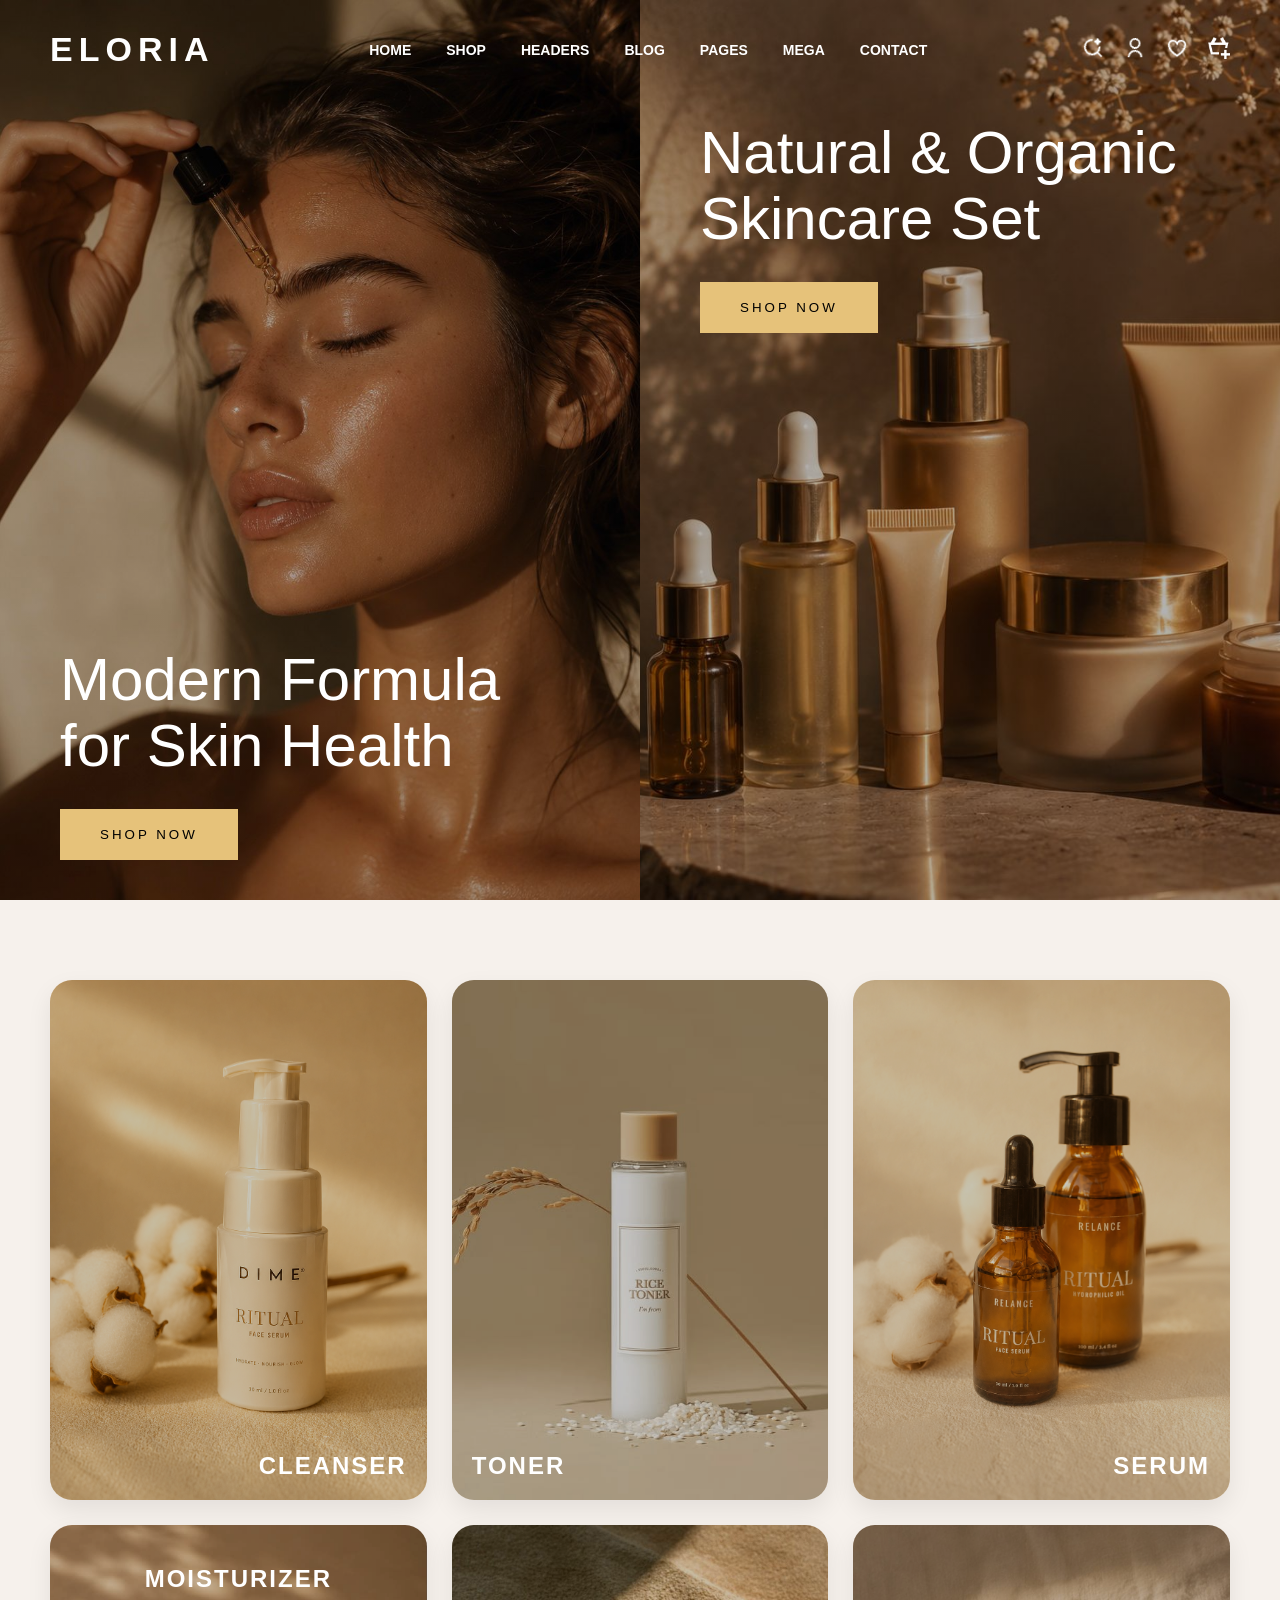
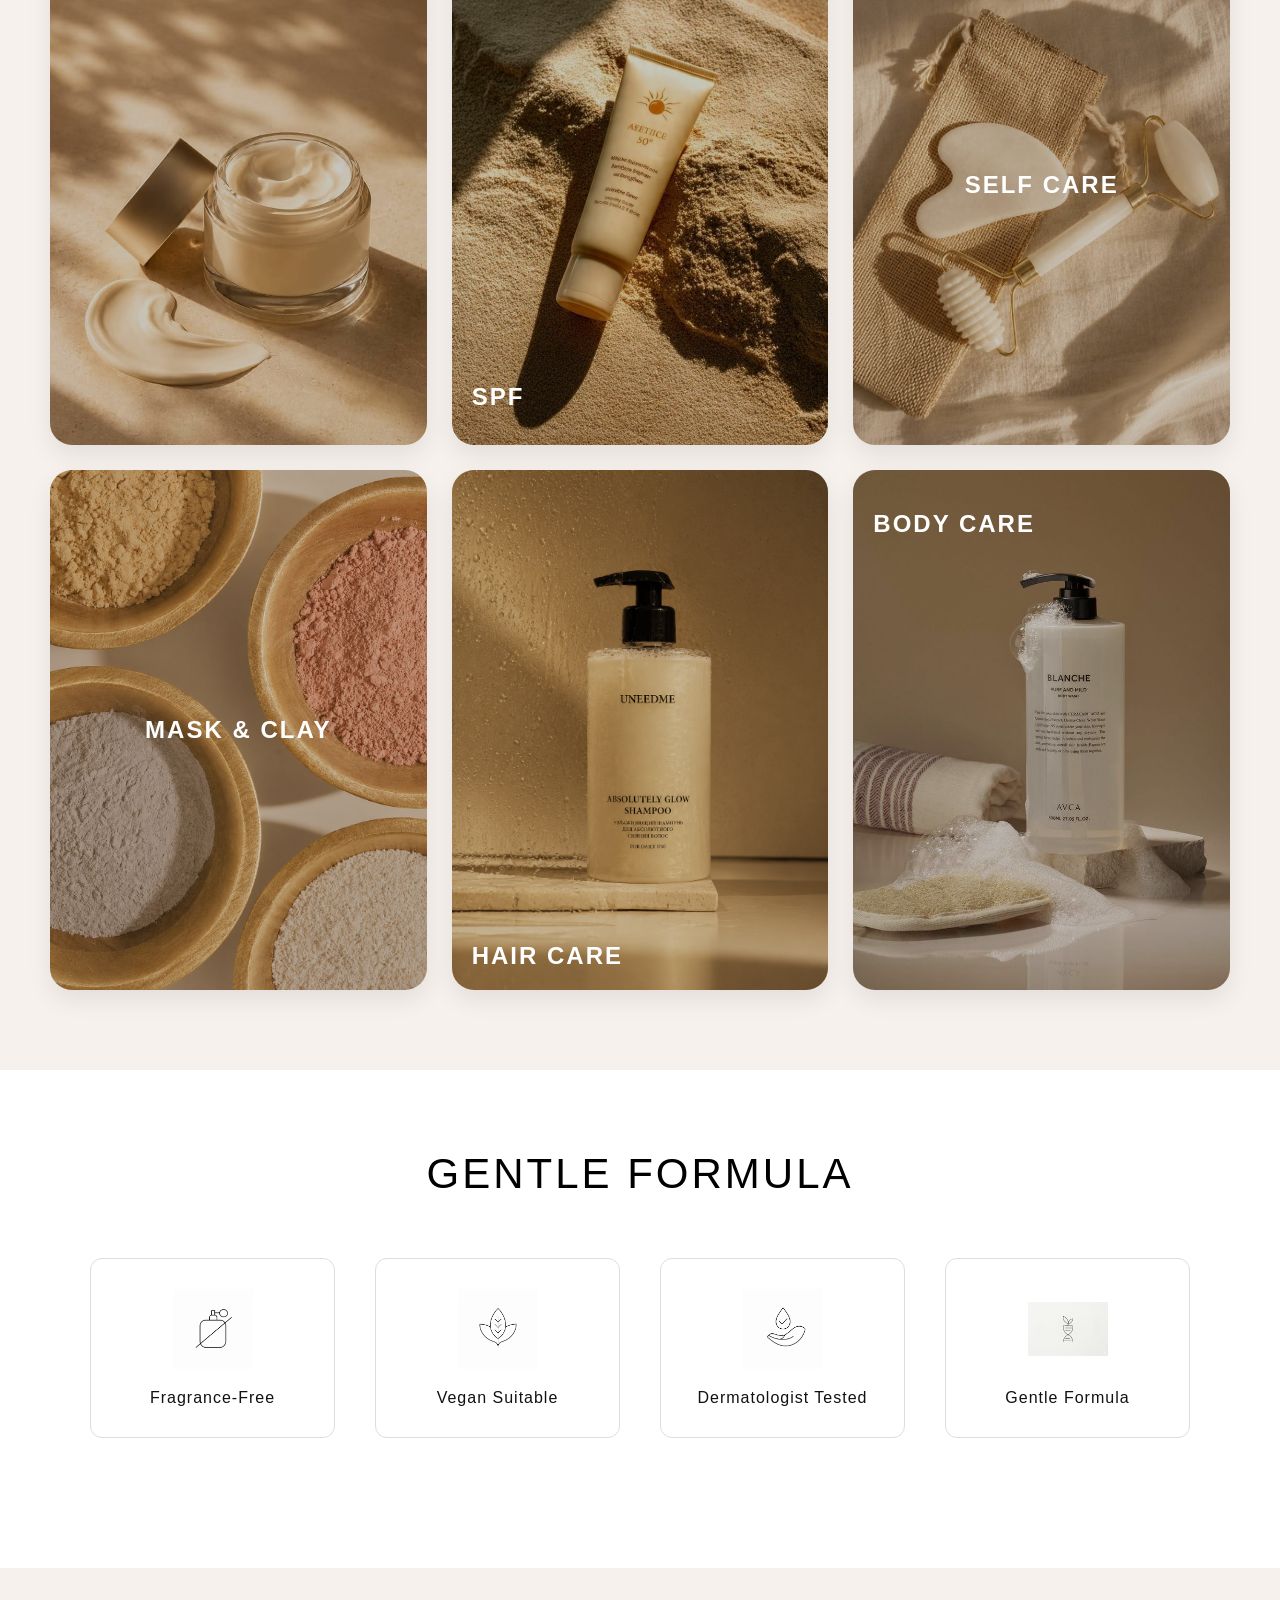
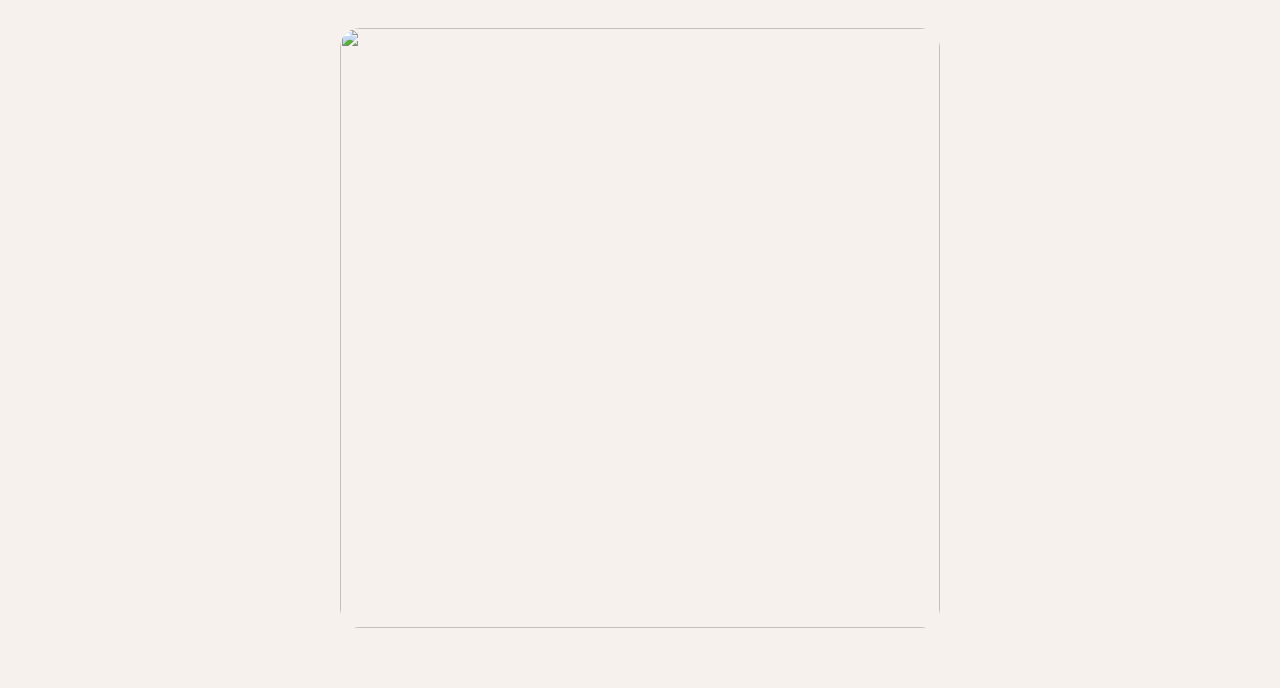
==== index.html @ 9902c76e "first commit" ====
<!DOCTYPE html>
<html lang="az">

<head>
<meta charset="UTF-8">
<meta name="viewport" content="width=device-width, initial-scale=1.0">
<title>ÉLORIA</title>
<link rel="stylesheet" href="style.css">
</head>

<body>

<header class="main-header">

<!-- NAVBAR -->
<div class="navbar">

<div class="logo">ELORIA</div>

<nav class="nav-menu">
<a href="#">HOME</a>
<a href="#">SHOP</a>
<a href="#">HEADERS</a>
<a href="#">BLOG</a>
<a href="#">PAGES</a>
<a href="#">MEGA</a>
<a href="#">CONTACT</a>
</nav>

<div class="nav-icons">
<a href="#"><img src="images/search-line.png" class="nav-icon-img"></a>
<a href="#"><img src="images/user-line.png" class="nav-icon-img"></a>
<a href="#"><img src="images/poker-hearts-line.png" class="nav-icon-img"></a>
<a href="#"><img src="images/shopping-Bag.png" class="nav-icon-img"></a>
</div>

<div class="menu-icon">
<img src="images/menu-line.png" alt="">
</div>

</div>

<!-- HERO -->
<div class="left-side">
<div class="hero-content left-text">
<h1>Modern Formula <br> for Skin Health</h1>
<button class="shop-now">SHOP NOW</button>
</div>
</div>

<div class="right-side">
<div class="hero-content right-text">
<h2>Natural & Organic <br> Skincare Set</h2>
<button class="shop-now">SHOP NOW</button>
</div>
</div>

</header>

<!-- SELECTOR -->
<section class="selector-section">

<div class="selector-grid">

<a href="cleanser.html" class="selector-card right-bottom">
<img src="images/cleaner.png">
<span>CLEANSER</span>
</a>

<a href="toner.html" class="selector-card left-bottom">
<img src="images/toner.jpeg">
<span>TONER</span>
</a>

<a href="serum.html" class="selector-card right-bottom">
<img src="images/serumm.png">
<span>SERUM</span>
</a>

<a href="cream.html" class="selector-card top-soft">
<img src="images/cream.jpeg">
<span>MOISTURIZER</span>
</a>

<a href="spf.html" class="selector-card right-center">
<img src="images/spf.jpeg">
<span>SPF</span>
</a>

<a href="self.html" class="selector-card center-text">
<img src="images/selff.jpeg">
<span>SELF CARE</span>
</a>

<a href="mask.html" class="selector-card center-text">
<img src="images/gilmaska.png">
<span>MASK & CLAY</span>
</a>

<a href="hair.html" class="selector-card left-bottom">
<img src="images/hair.png">
<span>HAIR CARE</span>
</a>

<a href="body.html" class="selector-card left-soft">
<img src="images/bodycream.jpeg">
<span>BODY CARE</span>
</a>

</div>

</section>



<div class="support-section">

  <div class="support-container">

    <h2>Gentle Formula</h2>

    <div class="support-grid">

      <div class="support-item">
        <img src="images/images1.png" class="support-icon">
        <h3>Fragrance-Free</h3>
      </div>

      <div class="support-item">
        <img src="images/images2.png" class="support-icon">
        <h3>Vegan Suitable</h3>
      </div>

      <div class="support-item">
        <img src="images/images3.png" class="support-icon">
        <h3>Dermatologist Tested</h3>
      </div>

      <div class="support-item">
        <img src="images/images4.png" class="support-icon">
        <h3>Gentle Formula</h3>
      </div>

    </div>

  </div>

</div>


<!-- ================= BEFORE AFTER SECTION ================= -->
<section class="compare-section">

  <div class="compare-box">

    <!-- Sənin 1 şəkil -->
    <img src="images/beforeafter.jpeg" class="base-img">
  </div>

</section>
</div>

</section>

<!-- JS -->
<script src="script.js"></script>

</body>
</html>
---- style.css ----
/* RESET */
*{
margin:0;
padding:0;
box-sizing:border-box;
}

body{
font-family:Arial, sans-serif;
background:#f6f1ec;
}

/* ================= HEADER ================= */

.main-header{
width:100%;
height:100vh;
display:flex;
position:relative;
}

/* NAVBAR */

.navbar{
width:100%;
position:absolute;
top:0;
left:0;

display:flex;
justify-content:space-between;
align-items:center;

padding:30px 50px;
z-index:100;
}

.logo{
color:white;
font-size:34px;
font-weight:bold;
letter-spacing:6px;
}

.nav-menu{
display:flex;
gap:35px;
}

.nav-menu a{
color:white;
text-decoration:none;
font-size:14px;
font-weight:bold;
}

.nav-icons{
display:flex;
gap:20px;
}

.nav-icon-img{
width:22px;
height:22px;
filter:brightness(0) invert(1);
}

.menu-icon{
display:none;
}

.menu-icon img{
width:35px;
filter:brightness(0) invert(1);
}

/* HERO LEFT */
.left-side{
width:50%;
height:100vh;

background-image:
linear-gradient(rgba(0,0,0,0.3), rgba(0,0,0,0.3)),
url("images/ima.jpeg");

background-size:cover;
background-position:center;
position:relative;
}

/* HERO RIGHT */
.right-side{
width:50%;
height:100vh;

background-image:
linear-gradient(rgba(0,0,0,0.3), rgba(0,0,0,0.3)),
url("images/ima2.jpeg");

background-size:cover;
background-position:center;
position:relative;
}

.hero-content{
position:absolute;
color:white;
}

.left-text{
bottom:40px;
left:60px;
}

.right-text{
top:120px;
left:60px;
}

.hero-content h1,
.hero-content h2{
font-size:60px;
font-weight:300;
line-height:1.1;
margin-bottom:30px;
}

.shop-now{
padding:18px 40px;
border:none;
background:#e6c27a;
letter-spacing:3px;
cursor:pointer;
}

/* ================= RESPONSIVE HEADER ================= */

@media(min-width:601px) and (max-width:991px){

.left-side,.right-side{
width:50%;
height:75vh;
}

.hero-content h1,
.hero-content h2{
font-size:38px;
}

.nav-menu,
.nav-icons{
display:none;
}

.menu-icon{
display:block;
}

.navbar{
padding:25px;
}

.logo{
font-size:26px;
}
}

@media(max-width:600px){

.main-header{
flex-direction:column;
}

.left-side,.right-side{
width:100%;
height:60vh;
}

.hero-content h1,
.hero-content h2{
font-size:30px;
}

.left-text{
bottom:30px;
left:25px;
}

.right-text{
top:80px;
left:25px;
}

.nav-menu,
.nav-icons{
display:none;
}

.menu-icon{
display:block;
}

.navbar{
padding:20px;
}

.logo{
font-size:22px;
letter-spacing:4px;
}
}

/* ================= SELECTOR SECTION ================= */

.selector-section{
padding:80px 50px;
background:#f6f1ec;
}

.selector-grid{
display:grid;
grid-template-columns:repeat(3,1fr);
gap:25px;
}

/* CARD */
.selector-card{
position:relative;

height:520px; /* əsas fix */

overflow:hidden;

border-radius:22px;

text-decoration:none;

box-shadow:0 10px 25px rgba(0,0,0,.08);
}

/* IMAGE FIX (ən vacib hissə) */
.selector-card img{
width:100%;
height:100%;
object-fit:cover;
transition:.4s;
}

.selector-card:hover img{
transform:scale(1.05);
}

/* OVERLAY */
.selector-card::before{
content:"";
position:absolute;
inset:0;
background:rgba(0,0,0,.22);
z-index:1;
}

/* TEXT */
.selector-card span{
position:absolute;
color:white;
font-size:24px;
font-weight:700;
letter-spacing:2px;
z-index:2;
}

/* POSITIONS */

/* 1,3 */
.right-bottom span{
right:20px;
bottom:20px;
}

/* 2,8 */
.left-bottom span{
left:20px;
bottom:20px;
}

/* 4 */
.top-soft span{
top:40px;
left:50%;
transform:translateX(-50%);
}

/* 5 SPF */
.right-center span{
left: 20px;
bottom:20px;
transform:translateY(-50%);
}

/* 6,7 */
.center-text span{
top:50%;
left:50%;
transform:translate(-50%,-50%);
}

/* 9 */
.left-soft span{
left:20px;
top:40px;
}

/* ================= RESPONSIVE GRID ================= */
@media (min-width:601px) and (max-width:901px){

.selector-grid{
grid-template-columns:repeat(3,1fr);
gap:20px;
}

.selector-card{
height:420px; /* balanslı ölçü */
}

}



@media(max-width:600px){

.selector-grid{
grid-template-columns:1fr;
}

.selector-section{
padding:40px 20px;
}

/* mobildə şəkillər tam görünür */
.selector-card{
height:600px;
}

.selector-card span{
font-size:20px;
}
}



.support-section{
padding:80px 50px;
background:#fff;
}

.support-container{
max-width:1100px;
margin:auto;
text-align:center;
}

.support-container h2{
font-size:36px;
margin-bottom:40px;
letter-spacing:2px;
}

/* GRID */
.support-grid{
display:grid;
grid-template-columns:repeat(4,1fr);
gap:20px;
margin-bottom:50px;
}

.support-item{
padding:30px;
border:1px solid #ddd;
border-radius:12px;
transition:.3s;
}

.support-item:hover{
transform:translateY(-5px);
background:#f6f1ec;
}

.support-item h3{
font-size:18px;
font-weight:600;
}

/* bottom text */
.support-bottom h3{
font-size:28px;
margin-bottom:15px;
}

.support-bottom p{
max-width:700px;
margin:auto;
font-size:15px;
line-height:1.6;
color:#555;
}

/* RESPONSIVE */

@media(max-width:991px){
.support-grid{
grid-template-columns:repeat(2,1fr);
}
}

@media(max-width:600px){
.support-grid{
grid-template-columns:1fr;
}

.support-section{
padding:50px 20px;
}
}






.compare-section{
display:flex;
justify-content:center;
padding:60px;
background:#f6f1ec;
}

.compare-box{
position:relative;
width:600px;
height:600px;
overflow:hidden;
border-radius:20px;
}

.base-img{
width:100%;
height:100%;
object-fit:cover;
}


/* OVERLAY */
.support-section{
padding:80px 50px;
background:#fff;
}

.support-container{
max-width:1100px;
margin:auto;
text-align:center;
}

.support-container h2{
font-size:42px;
font-weight:300;
letter-spacing:3px;
margin-bottom:60px;
text-transform:uppercase;
}

/* GRID */
.support-grid{
display:grid;
grid-template-columns:repeat(4,1fr);
gap:40px;
}

/* CARD */
.support-item{
display:flex;
flex-direction:column;
align-items:center;
justify-content:center;
gap:20px;
padding:30px;
transition:.3s;
}

/* ICON (şəkillər) */
.support-icon{
width:80px;
height:80px;
object-fit:contain;
transition:.3s;
}

/* hover effect */
.support-item:hover .support-icon{
transform:scale(1.1);
}

.support-item:hover{
transform:translateY(-5px);
}

/* TEXT */
.support-item h3{
font-size:16px;
font-weight:500;
letter-spacing:1px;
color:#111;
}

/* RESPONSIVE */
@media(max-width:991px){
.support-grid{
grid-template-columns:repeat(2,1fr);
gap:30px;
}
}

@media(max-width:600px){
.support-grid{
grid-template-columns:1fr;
gap:25px;
}

.support-section{
padding:50px 20px;
}

.support-container h2{
font-size:28px;
}
}
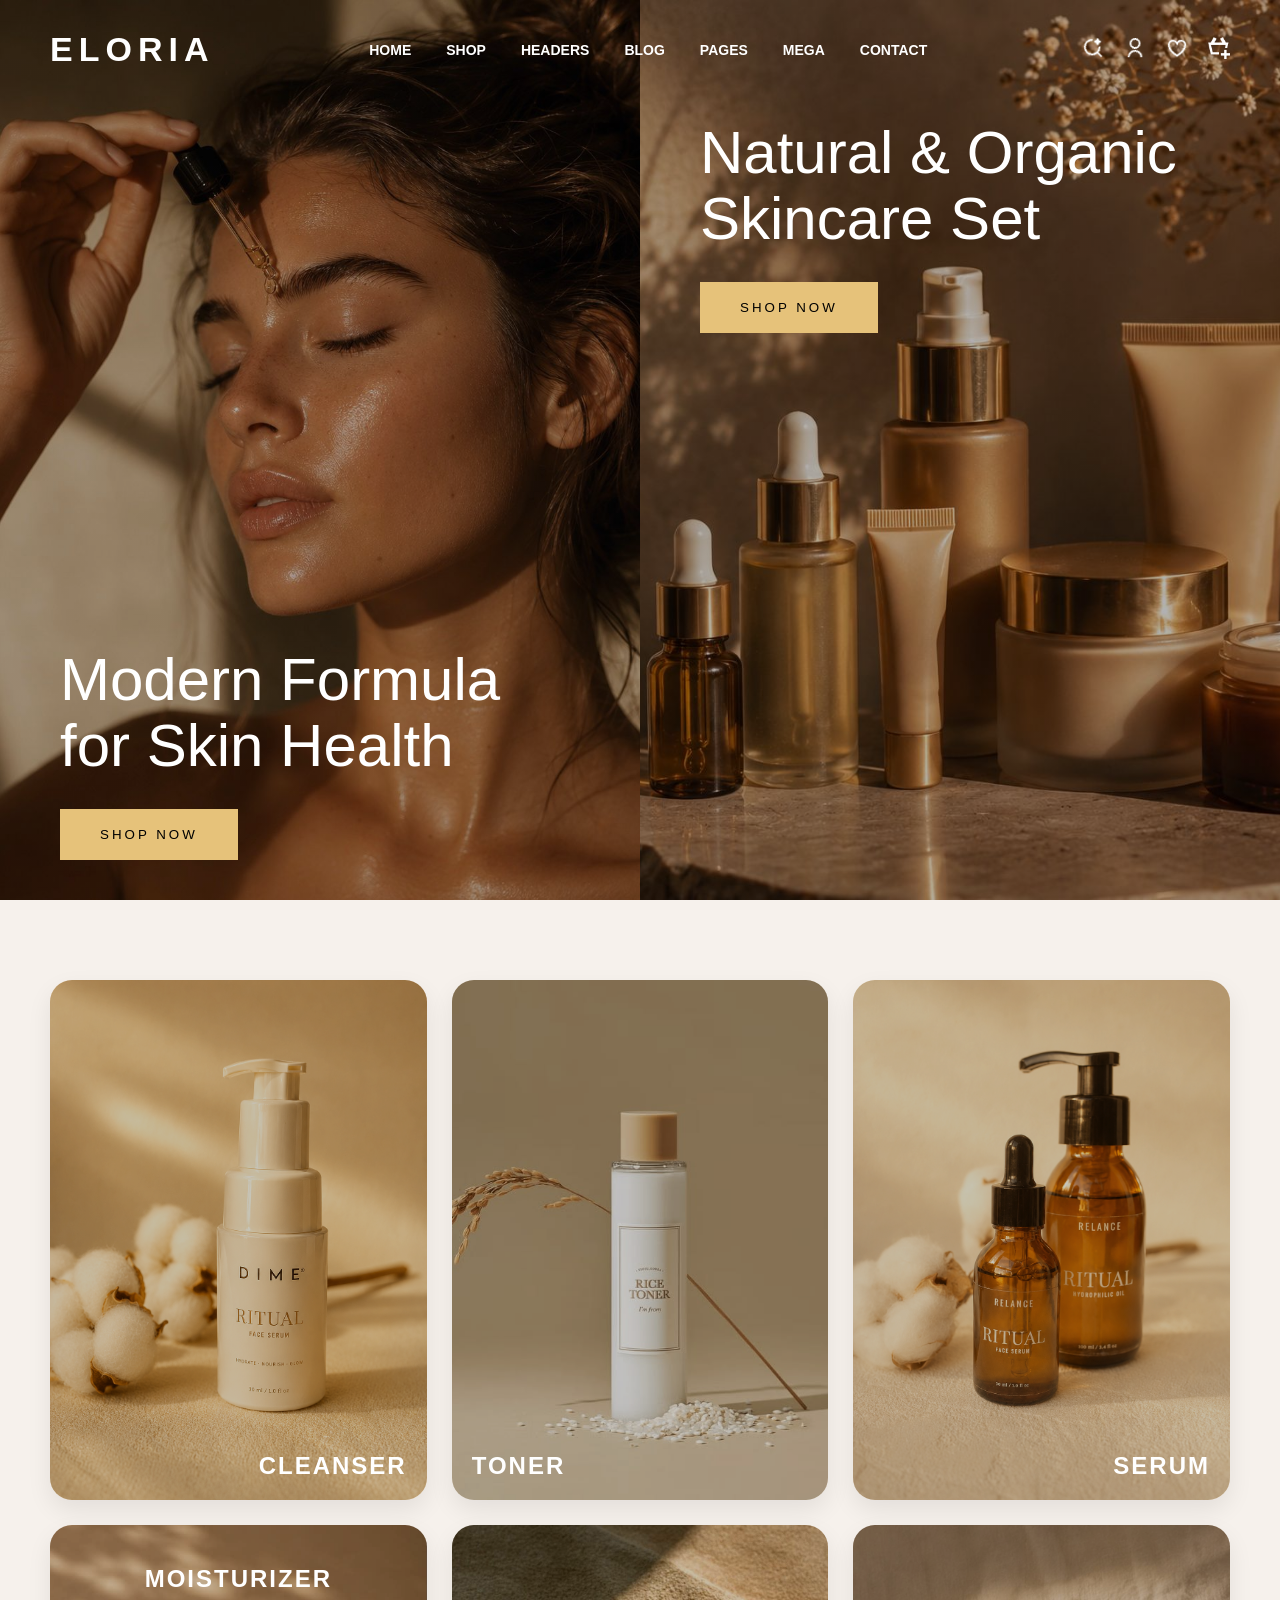
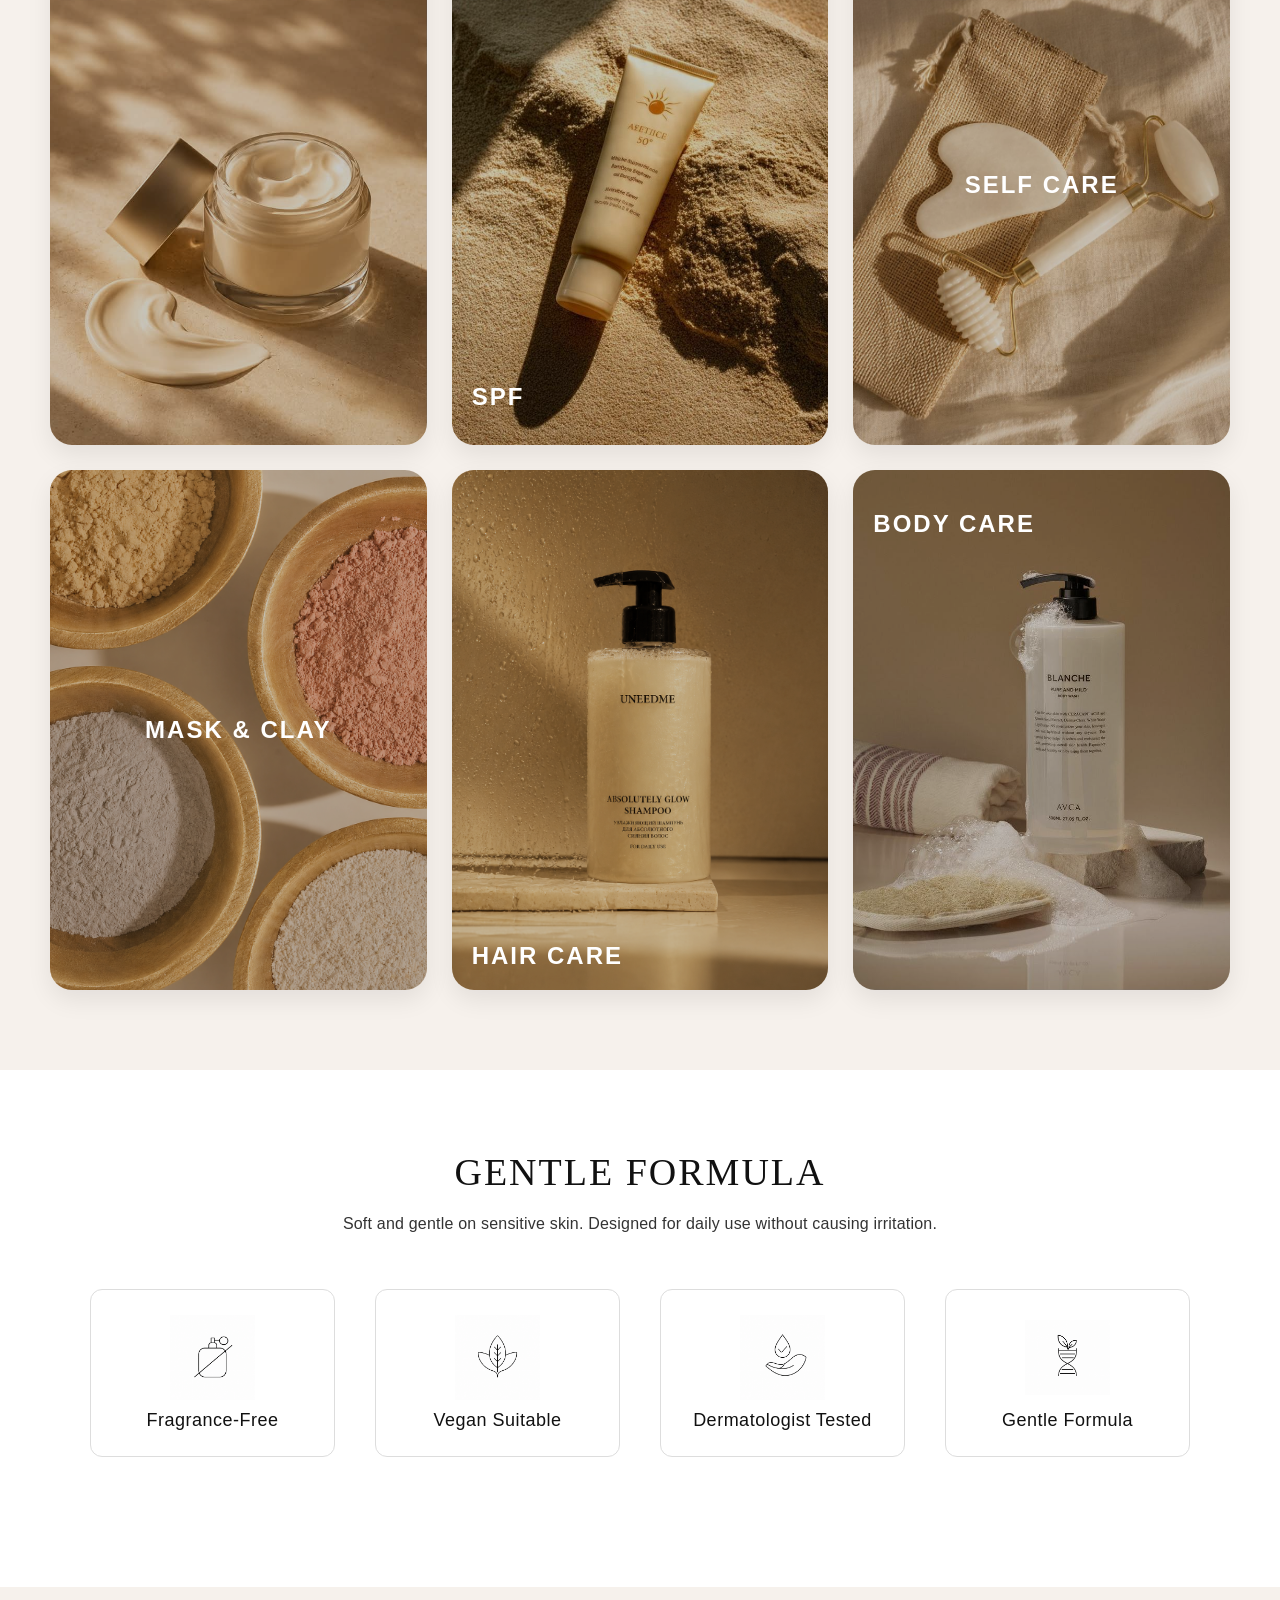
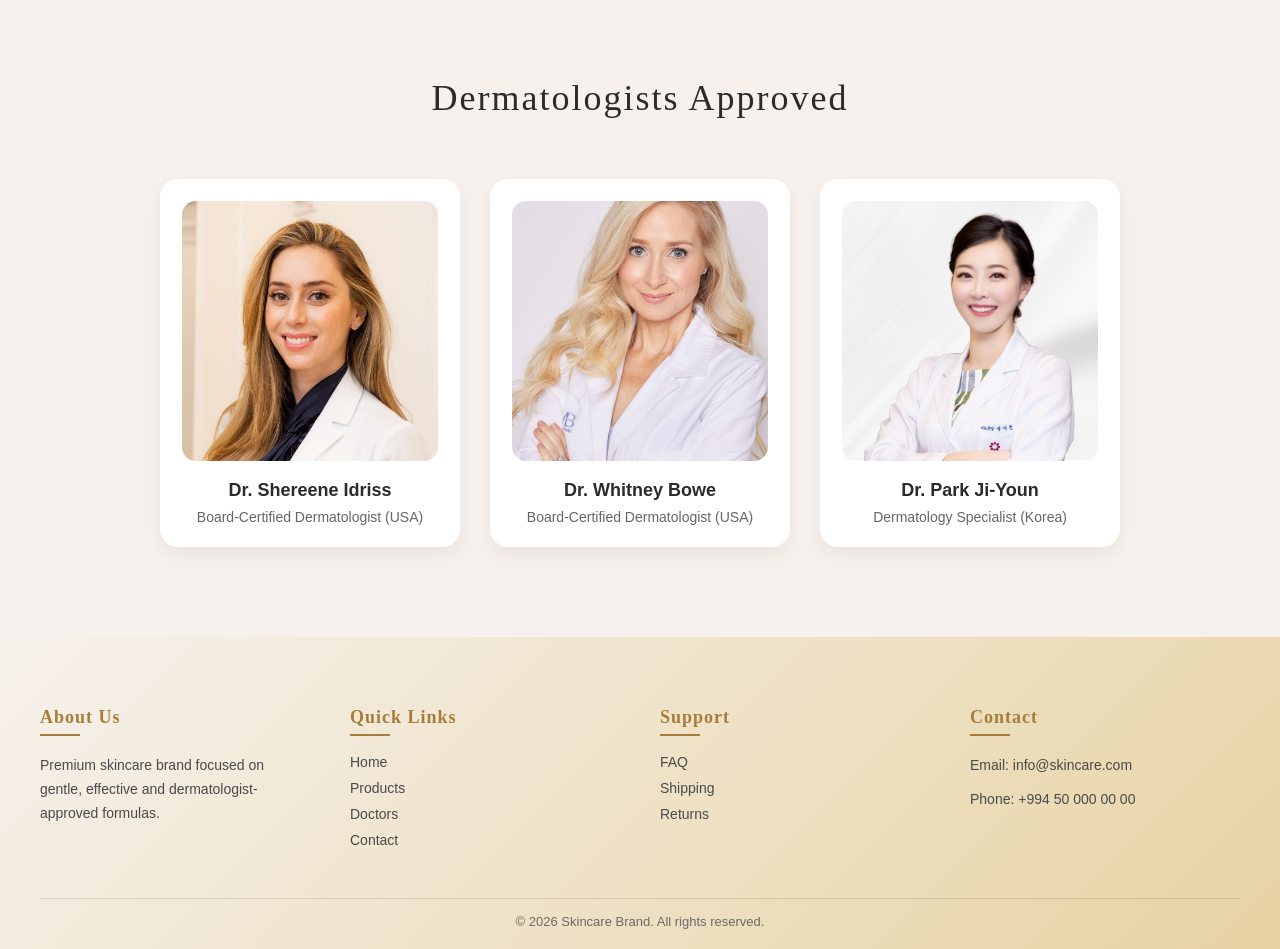
==== commit 1b54ef0c: "feat: lokal json datasi ve filtrasiya mentiqi elave olundu" ====
--- a/index.html
+++ b/index.html
@@ -2,168 +2,222 @@
 <html lang="az">
 
 <head>
-<meta charset="UTF-8">
-<meta name="viewport" content="width=device-width, initial-scale=1.0">
-<title>ÉLORIA</title>
-<link rel="stylesheet" href="style.css">
+  <meta charset="UTF-8">
+  <meta name="viewport" content="width=device-width, initial-scale=1.0">
+  <title>ÉLORIA</title>
+  <link rel="stylesheet" href="style.css">
 </head>
 
 <body>
 
-<header class="main-header">
-
-<!-- NAVBAR -->
-<div class="navbar">
-
-<div class="logo">ELORIA</div>
-
-<nav class="nav-menu">
-<a href="#">HOME</a>
-<a href="#">SHOP</a>
-<a href="#">HEADERS</a>
-<a href="#">BLOG</a>
-<a href="#">PAGES</a>
-<a href="#">MEGA</a>
-<a href="#">CONTACT</a>
-</nav>
-
-<div class="nav-icons">
-<a href="#"><img src="images/search-line.png" class="nav-icon-img"></a>
-<a href="#"><img src="images/user-line.png" class="nav-icon-img"></a>
-<a href="#"><img src="images/poker-hearts-line.png" class="nav-icon-img"></a>
-<a href="#"><img src="images/shopping-Bag.png" class="nav-icon-img"></a>
-</div>
-
-<div class="menu-icon">
-<img src="images/menu-line.png" alt="">
-</div>
-
-</div>
-
-<!-- HERO -->
-<div class="left-side">
-<div class="hero-content left-text">
-<h1>Modern Formula <br> for Skin Health</h1>
-<button class="shop-now">SHOP NOW</button>
-</div>
-</div>
-
-<div class="right-side">
-<div class="hero-content right-text">
-<h2>Natural & Organic <br> Skincare Set</h2>
-<button class="shop-now">SHOP NOW</button>
-</div>
-</div>
-
-</header>
-
-<!-- SELECTOR -->
-<section class="selector-section">
-
-<div class="selector-grid">
-
-<a href="cleanser.html" class="selector-card right-bottom">
-<img src="images/cleaner.png">
-<span>CLEANSER</span>
-</a>
-
-<a href="toner.html" class="selector-card left-bottom">
-<img src="images/toner.jpeg">
-<span>TONER</span>
-</a>
-
-<a href="serum.html" class="selector-card right-bottom">
-<img src="images/serumm.png">
-<span>SERUM</span>
-</a>
-
-<a href="cream.html" class="selector-card top-soft">
-<img src="images/cream.jpeg">
-<span>MOISTURIZER</span>
-</a>
-
-<a href="spf.html" class="selector-card right-center">
-<img src="images/spf.jpeg">
-<span>SPF</span>
-</a>
-
-<a href="self.html" class="selector-card center-text">
-<img src="images/selff.jpeg">
-<span>SELF CARE</span>
-</a>
-
-<a href="mask.html" class="selector-card center-text">
-<img src="images/gilmaska.png">
-<span>MASK & CLAY</span>
-</a>
-
-<a href="hair.html" class="selector-card left-bottom">
-<img src="images/hair.png">
-<span>HAIR CARE</span>
-</a>
-
-<a href="body.html" class="selector-card left-soft">
-<img src="images/bodycream.jpeg">
-<span>BODY CARE</span>
-</a>
-
-</div>
-
+  <header class="main-header">
+
+
+    <div class="navbar">
+
+      <div class="logo">ELORIA</div>
+
+      <nav class="nav-menu">
+        <a href="#">HOME</a>
+        <a href="#">SHOP</a>
+        <a href="#">HEADERS</a>
+        <a href="#">BLOG</a>
+        <a href="#">PAGES</a>
+        <a href="#">MEGA</a>
+        <a href="#">CONTACT</a>
+      </nav>
+
+      <div class="nav-icons">
+        <a href="#"><img src="images/search-line.png" class="nav-icon-img"></a>
+        <a href="#"><img src="images/user-line.png" class="nav-icon-img"></a>
+        <a href="#"><img src="images/poker-hearts-line.png" class="nav-icon-img"></a>
+        <a href="#"><img src="images/shopping-Bag.png" class="nav-icon-img"></a>
+      </div>
+
+
+
+    </div>
+
+
+    <div class="left-side">
+      <div class="hero-content left-text">
+        <h1>Modern Formula <br> for Skin Health</h1>
+        <button class="shop-now">SHOP NOW</button>
+      </div>
+    </div>
+
+    <div class="right-side">
+      <div class="hero-content right-text">
+        <h2>Natural & Organic <br> Skincare Set</h2>
+        <button class="shop-now">SHOP NOW</button>
+      </div>
+    </div>
+
+  </header>
+
+
+ <section class="selector-section">
+  <div class="selector-grid">
+
+    <a href="selector/filter/filter.html?type=cleanser" class="selector-card right-bottom">
+      <img src="images/cleaner.png">
+      <span>CLEANSER</span>
+    </a>
+
+    <a href="selector/filter/filter.html?type=toner" class="selector-card left-bottom">
+      <img src="images/toner.jpeg">
+      <span>TONER</span>
+    </a>
+
+    <a href="selector/filter/filter.html?type=serum" class="selector-card right-bottom">
+      <img src="images/serumm.png">
+      <span>SERUM</span>
+    </a>
+
+    <a href="selector/filter/filter.html?type=moisturizer" class="selector-card top-soft">
+      <img src="images/cream.jpeg">
+      <span>MOISTURIZER</span>
+    </a>
+
+    <a href="selector/filter/filter.html?type=spf" class="selector-card right-center">
+      <img src="images/spf.jpeg">
+      <span>SPF</span>
+    </a>
+
+    <a href="selector/filter/filter.html?type=self_care" class="selector-card center-text">
+      <img src="images/selff.jpeg">
+      <span>SELF CARE</span>
+    </a>
+
+    <a href="selector/filter/filter.html?type=mask" class="selector-card center-text">
+      <img src="images/gilmaska.png">
+      <span>MASK & CLAY</span>
+    </a>
+
+    <a href="selector/filter/filter.html?type=hair" class="selector-card left-bottom">
+      <img src="images/hair.png">
+      <span>HAIR CARE</span>
+    </a>
+
+    <a href="selector/filter/filter.html?type=body" class="selector-card left-soft">
+      <img src="images/bodycream.jpeg">
+      <span>BODY CARE</span>
+    </a>
+
+  </div>
 </section>
 
 
 
-<div class="support-section">
-
-  <div class="support-container">
-
-    <h2>Gentle Formula</h2>
-
-    <div class="support-grid">
-
-      <div class="support-item">
-        <img src="images/images1.png" class="support-icon">
-        <h3>Fragrance-Free</h3>
-      </div>
-
-      <div class="support-item">
-        <img src="images/images2.png" class="support-icon">
-        <h3>Vegan Suitable</h3>
-      </div>
-
-      <div class="support-item">
-        <img src="images/images3.png" class="support-icon">
-        <h3>Dermatologist Tested</h3>
-      </div>
-
-      <div class="support-item">
-        <img src="images/images4.png" class="support-icon">
-        <h3>Gentle Formula</h3>
+  <div class="support-section">
+
+    <div class="support-container">
+
+      <h2>Gentle Formula</h2>
+      <p class="support-text">
+        Soft and gentle on sensitive skin. Designed for daily use without causing irritation.
+      </p>
+      <div class="support-grid">
+
+        <div class="support-item">
+          <img src="images/images1.png" class="support-icon">
+          <h3>Fragrance-Free</h3>
+        </div>
+
+        <div class="support-item">
+          <img src="images/images2.png" class="support-icon">
+          <h3>Vegan Suitable</h3>
+        </div>
+
+        <div class="support-item">
+          <img src="images/images3.png" class="support-icon">
+          <h3>Dermatologist Tested</h3>
+        </div>
+
+        <div class="support-item">
+          <img src="images/imaages5.png" class="support-icon">
+          <h3>Gentle Formula</h3>
+        </div>
+
       </div>
 
     </div>
 
   </div>
 
-</div>
-
-
-<!-- ================= BEFORE AFTER SECTION ================= -->
-<section class="compare-section">
-
-  <div class="compare-box">
-
-    <!-- Sənin 1 şəkil -->
-    <img src="images/beforeafter.jpeg" class="base-img">
+
+  <div class="doctor-section">
+
+    <h2>Dermatologists Approved</h2>
+
+    <div class="doctor-grid">
+
+      <!-- DR SHEREENE IDRISS -->
+      <div class="doctor-card">
+        <img src="images/doctor1.jpeg" alt="Dr Shereene Idriss">
+        <h3>Dr. Shereene Idriss</h3>
+        <p>Board-Certified Dermatologist (USA)</p>
+      </div>
+
+      <!-- DR WHITNEY BOWE -->
+      <div class="doctor-card">
+        <img src="images/doctor3.jpeg" alt="Dr Whitney Bowe">
+        <h3>Dr. Whitney Bowe</h3>
+        <p>Board-Certified Dermatologist (USA)</p>
+      </div>
+
+      <!-- DR PARK JI-YOUN -->
+      <div class="doctor-card">
+        <img src="images/doctor4.jpeg" alt="Dr Park Ji-Youn">
+        <h3>Dr. Park Ji-Youn</h3>
+        <p>Dermatology Specialist (Korea)</p>
+      </div>
+
+    </div>
+
   </div>
 
-</section>
-</div>
-
-</section>
-
-<!-- JS -->
-<script src="script.js"></script>
+
+  <footer class="footer">
+
+    <div class="footer-container">
+
+      <div class="footer-box">
+        <h3>About Us</h3>
+        <p>Premium skincare brand focused on gentle, effective and dermatologist-approved formulas.</p>
+      </div>
+
+      <div class="footer-box">
+        <h3>Quick Links</h3>
+        <a href="#">Home</a>
+        <a href="#">Products</a>
+        <a href="#">Doctors</a>
+        <a href="#">Contact</a>
+      </div>
+
+      <div class="footer-box">
+        <h3>Support</h3>
+        <a href="#">FAQ</a>
+        <a href="#">Shipping</a>
+        <a href="#">Returns</a>
+      </div>
+
+      <div class="footer-box">
+        <h3>Contact</h3>
+        <p>Email: info@skincare.com</p>
+        <p>Phone: +994 50 000 00 00</p>
+      </div>
+
+    </div>
+
+    <div class="footer-bottom">
+      <p>© 2026 Skincare Brand. All rights reserved.</p>
+    </div>
+
+  </footer>
+
+  <script src="app.js"></script>
 
 </body>
+
 </html>
--- a/style.css
+++ b/style.css
@@ -1,536 +1,712 @@
 /* RESET */
-*{
-margin:0;
-padding:0;
-box-sizing:border-box;
-}
-
-body{
-font-family:Arial, sans-serif;
-background:#f6f1ec;
-}
-
-/* ================= HEADER ================= */
-
-.main-header{
-width:100%;
-height:100vh;
-display:flex;
-position:relative;
+* {
+    margin: 0;
+    padding: 0;
+    box-sizing: border-box;
+}
+
+body {
+    font-family: Arial, sans-serif;
+    background: #f6f1ec;
+}
+
+
+
+.main-header {
+    width: 100%;
+    height: 100vh;
+    display: flex;
+    position: relative;
 }
 
 /* NAVBAR */
 
-.navbar{
-width:100%;
-position:absolute;
-top:0;
-left:0;
-
-display:flex;
-justify-content:space-between;
-align-items:center;
-
-padding:30px 50px;
-z-index:100;
-}
-
-.logo{
-color:white;
-font-size:34px;
-font-weight:bold;
-letter-spacing:6px;
-}
-
-.nav-menu{
-display:flex;
-gap:35px;
-}
-
-.nav-menu a{
-color:white;
-text-decoration:none;
-font-size:14px;
-font-weight:bold;
-}
-
-.nav-icons{
-display:flex;
-gap:20px;
-}
-
-.nav-icon-img{
-width:22px;
-height:22px;
-filter:brightness(0) invert(1);
-}
-
-.menu-icon{
-display:none;
-}
-
-.menu-icon img{
-width:35px;
-filter:brightness(0) invert(1);
+.navbar {
+    width: 100%;
+    position: absolute;
+    top: 0;
+    left: 0;
+
+    display: flex;
+    justify-content: space-between;
+    align-items: center;
+
+    padding: 30px 50px;
+    z-index: 100;
+}
+
+.logo {
+    color: white;
+    font-size: 34px;
+    font-weight: bold;
+    letter-spacing: 6px;
+}
+
+.nav-menu {
+    display: flex;
+    gap: 35px;
+}
+
+.nav-menu a {
+    color: white;
+    text-decoration: none;
+    font-size: 14px;
+    font-weight: bold;
+}
+
+.nav-icons {
+    display: flex;
+    gap: 20px;
+}
+
+.nav-icon-img {
+    width: 22px;
+    height: 22px;
+    filter: brightness(0) invert(1);
+}
+
+.menu-icon {
+    display: none;
+}
+
+.menu-icon img {
+    width: 35px;
+    filter: brightness(0) invert(1);
 }
 
 /* HERO LEFT */
-.left-side{
-width:50%;
-height:100vh;
-
-background-image:
-linear-gradient(rgba(0,0,0,0.3), rgba(0,0,0,0.3)),
-url("images/ima.jpeg");
-
-background-size:cover;
-background-position:center;
-position:relative;
+.left-side {
+    width: 50%;
+    height: 100vh;
+
+    background-image:
+        linear-gradient(rgba(0, 0, 0, 0.3), rgba(0, 0, 0, 0.3)),
+        url("images/ima.jpeg");
+
+    background-size: cover;
+    background-position: center;
+    position: relative;
 }
 
 /* HERO RIGHT */
-.right-side{
-width:50%;
-height:100vh;
-
-background-image:
-linear-gradient(rgba(0,0,0,0.3), rgba(0,0,0,0.3)),
-url("images/ima2.jpeg");
-
-background-size:cover;
-background-position:center;
-position:relative;
-}
-
-.hero-content{
-position:absolute;
-color:white;
-}
-
-.left-text{
-bottom:40px;
-left:60px;
-}
-
-.right-text{
-top:120px;
-left:60px;
+.right-side {
+    width: 50%;
+    height: 100vh;
+
+    background-image:
+        linear-gradient(rgba(0, 0, 0, 0.3), rgba(0, 0, 0, 0.3)),
+        url("images/ima2.jpeg");
+
+    background-size: cover;
+    background-position: center;
+    position: relative;
+}
+
+.hero-content {
+    position: absolute;
+    color: white;
+}
+
+.left-text {
+    bottom: 40px;
+    left: 60px;
+}
+
+.right-text {
+    top: 120px;
+    left: 60px;
 }
 
 .hero-content h1,
-.hero-content h2{
-font-size:60px;
-font-weight:300;
-line-height:1.1;
-margin-bottom:30px;
-}
-
-.shop-now{
-padding:18px 40px;
-border:none;
-background:#e6c27a;
-letter-spacing:3px;
-cursor:pointer;
-}
-
-/* ================= RESPONSIVE HEADER ================= */
-
-@media(min-width:601px) and (max-width:991px){
-
-.left-side,.right-side{
-width:50%;
-height:75vh;
-}
-
-.hero-content h1,
-.hero-content h2{
-font-size:38px;
-}
-
-.nav-menu,
-.nav-icons{
-display:none;
-}
-
-.menu-icon{
-display:block;
-}
-
-.navbar{
-padding:25px;
-}
-
-.logo{
-font-size:26px;
-}
-}
-
-@media(max-width:600px){
-
-.main-header{
-flex-direction:column;
-}
-
-.left-side,.right-side{
-width:100%;
-height:60vh;
-}
-
-.hero-content h1,
-.hero-content h2{
-font-size:30px;
-}
-
-.left-text{
-bottom:30px;
-left:25px;
-}
-
-.right-text{
-top:80px;
-left:25px;
-}
-
-.nav-menu,
-.nav-icons{
-display:none;
-}
-
-.menu-icon{
-display:block;
-}
-
-.navbar{
-padding:20px;
-}
-
-.logo{
-font-size:22px;
-letter-spacing:4px;
-}
-}
-
-/* ================= SELECTOR SECTION ================= */
-
-.selector-section{
-padding:80px 50px;
-background:#f6f1ec;
-}
-
-.selector-grid{
-display:grid;
-grid-template-columns:repeat(3,1fr);
-gap:25px;
+.hero-content h2 {
+    font-size: 60px;
+    font-weight: 300;
+    line-height: 1.1;
+    margin-bottom: 30px;
+}
+
+.shop-now {
+    padding: 18px 40px;
+    border: none;
+    background: #e6c27a;
+    letter-spacing: 3px;
+    cursor: pointer;
+}
+
+
+
+@media(min-width:601px) and (max-width:991px) {
+
+    .left-side,
+    .right-side {
+        width: 50%;
+        height: 75vh;
+    }
+
+    .hero-content h1,
+    .hero-content h2 {
+        font-size: 38px;
+    }
+
+    .nav-menu,
+    .nav-icons {
+        display: none;
+    }
+
+    .menu-icon {
+        display: block;
+    }
+
+    .navbar {
+        padding: 25px;
+    }
+
+    .logo {
+        font-size: 26px;
+    }
+}
+
+@media(max-width:600px) {
+
+    .main-header {
+        flex-direction: column;
+    }
+
+    .left-side,
+    .right-side {
+        width: 100%;
+        height: 60vh;
+    }
+
+    .hero-content h1,
+    .hero-content h2 {
+        font-size: 30px;
+    }
+
+    .left-text {
+        bottom: 30px;
+        left: 25px;
+    }
+
+    .right-text {
+        top: 80px;
+        left: 25px;
+    }
+
+    .nav-menu,
+    .nav-icons {
+        display: none;
+    }
+
+    .menu-icon {
+        display: block;
+    }
+
+    .navbar {
+        padding: 20px;
+    }
+
+    .logo {
+        font-size: 22px;
+        letter-spacing: 4px;
+    }
+}
+
+
+
+.selector-section {
+    padding: 80px 50px;
+    background: #f6f1ec;
+}
+
+.selector-grid {
+    display: grid;
+    grid-template-columns: repeat(3, 1fr);
+    gap: 25px;
+}
+
+.selector-card {
+    position: relative;
+
+    height: 520px;
+    /* əsas fix */
+
+    overflow: hidden;
+
+    border-radius: 22px;
+
+    text-decoration: none;
+
+    box-shadow: 0 10px 25px rgba(0, 0, 0, .08);
+}
+
+
+.selector-card img {
+    width: 100%;
+    height: 100%;
+    object-fit: cover;
+    transition: .4s;
+}
+
+.selector-card:hover img {
+    transform: scale(1.05);
+}
+
+/* OVERLAY */
+.selector-card::before {
+    content: "";
+    position: absolute;
+    inset: 0;
+    background: rgba(0, 0, 0, .22);
+    z-index: 1;
+}
+
+/* TEXT */
+.selector-card span {
+    position: absolute;
+    color: white;
+    font-size: 24px;
+    font-weight: 700;
+    letter-spacing: 2px;
+    z-index: 2;
+}
+
+/* POSITIONS */
+
+/* 1,3 */
+.right-bottom span {
+    right: 20px;
+    bottom: 20px;
+}
+
+/* 2,8 */
+.left-bottom span {
+    left: 20px;
+    bottom: 20px;
+}
+
+/* 4 */
+.top-soft span {
+    top: 40px;
+    left: 50%;
+    transform: translateX(-50%);
+}
+
+/* 5 SPF */
+.right-center span {
+    left: 20px;
+    bottom: 20px;
+    transform: translateY(-50%);
+}
+
+/* 6,7 */
+.center-text span {
+    top: 50%;
+    left: 50%;
+    transform: translate(-50%, -50%);
+}
+
+/* 9 */
+.left-soft span {
+    left: 20px;
+    top: 40px;
+}
+
+
+@media (min-width:601px) and (max-width:901px) {
+
+    .selector-grid {
+        grid-template-columns: repeat(3, 1fr);
+        gap: 20px;
+    }
+
+    .selector-card {
+        height: 420px;
+    }
+
+}
+
+
+
+@media(max-width:600px) {
+
+    .selector-grid {
+        grid-template-columns: 1fr;
+    }
+
+    .selector-section {
+        padding: 40px 20px;
+    }
+
+
+    .selector-card {
+        height: 600px;
+    }
+
+    .selector-card span {
+        font-size: 20px;
+    }
+}
+
+
+
+.support-section {
+    padding: 80px 50px;
+    background: #fff;
+}
+
+.support-container {
+    max-width: 1100px;
+    margin: auto;
+    text-align: center;
+}
+
+.support-container h2 {
+    font-size: 36px;
+    margin-bottom: 40px;
+    letter-spacing: 2px;
+}
+
+/* GRID */
+.support-grid {
+    display: grid;
+    grid-template-columns: repeat(4, 1fr);
+    gap: 20px;
+    margin-bottom: 50px;
+}
+
+.support-item {
+    padding: 30px;
+    border: 1px solid #ddd;
+    border-radius: 12px;
+    transition: .3s;
+}
+
+.support-item:hover {
+    transform: translateY(-5px);
+    background: #f6f1ec;
+}
+
+.support-item h3 {
+    font-size: 18px;
+    font-weight: 600;
+}
+
+/* bottom text */
+.support-bottom h3 {
+    font-size: 28px;
+    margin-bottom: 15px;
+}
+
+.support-bottom p {
+    max-width: 700px;
+    margin: auto;
+    font-size: 15px;
+    line-height: 1.6;
+    color: #555;
+}
+
+/* RESPONSIVE */
+
+@media(max-width:991px) {
+    .support-grid {
+        grid-template-columns: repeat(2, 1fr);
+    }
+}
+
+@media(max-width:600px) {
+    .support-grid {
+        grid-template-columns: 1fr;
+    }
+
+    .support-section {
+        padding: 50px 20px;
+    }
+}
+
+
+
+
+
+
+.compare-section {
+    display: flex;
+    justify-content: center;
+    padding: 60px;
+    background: #f6f1ec;
+}
+
+.compare-box {
+    position: relative;
+    width: 600px;
+    height: 600px;
+    overflow: hidden;
+    border-radius: 20px;
+}
+
+.base-img {
+    width: 100%;
+    height: 100%;
+    object-fit: cover;
+}
+
+
+.support-container h2 {
+    font-family: Georgia, serif;
+    font-size: 38px;
+    font-weight: 400;
+    letter-spacing: 2px;
+    text-transform: uppercase;
+    color: #111;
+    margin-bottom: 15px;
+}
+
+.support-container > p.support-text {
+    font-family: Arial, sans-serif;
+    font-size: 16px;
+    line-height: 1.9;
+    color: #333;   /* BOZ YOX — daha tünd və oxunaqlı */
+    max-width: 650px;
+    margin: 0 auto 50px auto;
+    text-align: center;
+    font-weight: 400;
+    letter-spacing: 0.2px;
+}
+
+/* CARD TITLE */
+.support-item h3 {
+    font-family: "Helvetica Neue", Arial, sans-serif;
+    font-size: 18px;
+    font-weight: 500;
+    color: #111;
+    letter-spacing: 0.5px;
+    margin-top: 10px;
+}
+
+/* GRID SPACING */
+.support-grid {
+    display: grid;
+    grid-template-columns: repeat(4, 1fr);
+    gap: 40px;
+}
+
+/* ICON */
+.support-icon {
+    width: 85px;
+    height: 85px;
+    object-fit: contain;
+    transition: .3s;
 }
 
 /* CARD */
-.selector-card{
-position:relative;
-
-height:520px; /* əsas fix */
-
-overflow:hidden;
-
-border-radius:22px;
-
-text-decoration:none;
-
-box-shadow:0 10px 25px rgba(0,0,0,.08);
-}
-
-/* IMAGE FIX (ən vacib hissə) */
-.selector-card img{
-width:100%;
-height:100%;
-object-fit:cover;
-transition:.4s;
-}
-
-.selector-card:hover img{
-transform:scale(1.05);
-}
-
-/* OVERLAY */
-.selector-card::before{
-content:"";
-position:absolute;
-inset:0;
-background:rgba(0,0,0,.22);
-z-index:1;
+.support-item {
+    display: flex;
+    flex-direction: column;
+    align-items: center;
+    text-align: center;
+    padding: 25px 15px;
+}
+
+/* hover */
+.support-item:hover .support-icon {
+    transform: scale(1.08);
+}
+
+.support-item:hover {
+    transform: translateY(-5px);
+}
+
+/* RESPONSIVE */
+@media(max-width:991px) {
+    .support-grid {
+        grid-template-columns: repeat(2, 1fr);
+    }
+}
+
+@media(max-width:600px) {
+    .support-grid {
+        grid-template-columns: 1fr;
+    }
+
+    .support-container h2 {
+        font-size: 28px;
+    }
+}
+
+
+.doctor-section {
+    padding: 90px 20px;
+    background: #f6f1ec;
+    text-align: center;
+}
+
+.doctor-section h2 {
+    font-family: Georgia, serif;
+    font-size: 36px;
+    font-weight: 400;
+    margin-bottom: 60px;
+    color: #2b2b2b;
+    letter-spacing: 2px;
+}
+
+/* WRAPPER */
+.doctor-grid {
+    display: flex;
+    justify-content: center;
+    flex-wrap: wrap;
+    gap: 30px;
+    max-width: 1100px;
+    margin: auto;
+}
+
+/* CARD */
+.doctor-card {
+    width: 300px;
+    background: #fff;
+    padding: 22px;
+    border-radius: 18px;
+    box-shadow: 0 8px 20px rgba(0,0,0,0.06);
+    transition: 0.3s;
+}
+
+.doctor-card:hover {
+    transform: translateY(-10px);
+}
+
+/* IMAGE */
+.doctor-card img {
+    width: 100%;
+    height: 260px;
+    object-fit: cover;
+    border-radius: 14px;
+    margin-bottom: 15px;
 }
 
 /* TEXT */
-.selector-card span{
-position:absolute;
-color:white;
-font-size:24px;
-font-weight:700;
-letter-spacing:2px;
-z-index:2;
-}
-
-/* POSITIONS */
-
-/* 1,3 */
-.right-bottom span{
-right:20px;
-bottom:20px;
-}
-
-/* 2,8 */
-.left-bottom span{
-left:20px;
-bottom:20px;
-}
-
-/* 4 */
-.top-soft span{
-top:40px;
-left:50%;
-transform:translateX(-50%);
-}
-
-/* 5 SPF */
-.right-center span{
-left: 20px;
-bottom:20px;
-transform:translateY(-50%);
-}
-
-/* 6,7 */
-.center-text span{
-top:50%;
-left:50%;
-transform:translate(-50%,-50%);
-}
-
-/* 9 */
-.left-soft span{
-left:20px;
-top:40px;
-}
-
-/* ================= RESPONSIVE GRID ================= */
-@media (min-width:601px) and (max-width:901px){
-
-.selector-grid{
-grid-template-columns:repeat(3,1fr);
-gap:20px;
-}
-
-.selector-card{
-height:420px; /* balanslı ölçü */
-}
-
-}
-
-
-
-@media(max-width:600px){
-
-.selector-grid{
-grid-template-columns:1fr;
-}
-
-.selector-section{
-padding:40px 20px;
-}
-
-/* mobildə şəkillər tam görünür */
-.selector-card{
-height:600px;
-}
-
-.selector-card span{
-font-size:20px;
-}
-}
-
-
-
-.support-section{
-padding:80px 50px;
-background:#fff;
-}
-
-.support-container{
-max-width:1100px;
-margin:auto;
-text-align:center;
-}
-
-.support-container h2{
-font-size:36px;
-margin-bottom:40px;
-letter-spacing:2px;
+.doctor-card h3 {
+    font-size: 18px;
+    font-weight: 600;
+    color: #2b2b2b;
+    margin-bottom: 8px;
+}
+
+.doctor-card p {
+    font-size: 14px;
+    color: #666;
+}
+
+
+.footer {
+    background: linear-gradient(135deg, #f6f1ec, #e7d3a3);
+    color: #2b2b2b;
+    padding: 70px 40px 20px;
 }
 
 /* GRID */
-.support-grid{
-display:grid;
-grid-template-columns:repeat(4,1fr);
-gap:20px;
-margin-bottom:50px;
-}
-
-.support-item{
-padding:30px;
-border:1px solid #ddd;
-border-radius:12px;
-transition:.3s;
-}
-
-.support-item:hover{
-transform:translateY(-5px);
-background:#f6f1ec;
-}
-
-.support-item h3{
-font-size:18px;
-font-weight:600;
-}
-
-/* bottom text */
-.support-bottom h3{
-font-size:28px;
-margin-bottom:15px;
-}
-
-.support-bottom p{
-max-width:700px;
-margin:auto;
-font-size:15px;
-line-height:1.6;
-color:#555;
-}
-
-/* RESPONSIVE */
-
-@media(max-width:991px){
-.support-grid{
-grid-template-columns:repeat(2,1fr);
-}
-}
-
-@media(max-width:600px){
-.support-grid{
-grid-template-columns:1fr;
-}
-
-.support-section{
-padding:50px 20px;
-}
-}
-
-
-
-
-
-
-.compare-section{
-display:flex;
-justify-content:center;
-padding:60px;
-background:#f6f1ec;
-}
-
-.compare-box{
-position:relative;
-width:600px;
-height:600px;
-overflow:hidden;
-border-radius:20px;
-}
-
-.base-img{
-width:100%;
-height:100%;
-object-fit:cover;
-}
-
-
-/* OVERLAY */
-.support-section{
-padding:80px 50px;
-background:#fff;
-}
-
-.support-container{
-max-width:1100px;
-margin:auto;
-text-align:center;
-}
-
-.support-container h2{
-font-size:42px;
-font-weight:300;
-letter-spacing:3px;
-margin-bottom:60px;
-text-transform:uppercase;
-}
-
-/* GRID */
-.support-grid{
-display:grid;
-grid-template-columns:repeat(4,1fr);
-gap:40px;
-}
-
-/* CARD */
-.support-item{
-display:flex;
-flex-direction:column;
-align-items:center;
-justify-content:center;
-gap:20px;
-padding:30px;
-transition:.3s;
-}
-
-/* ICON (şəkillər) */
-.support-icon{
-width:80px;
-height:80px;
-object-fit:contain;
-transition:.3s;
-}
-
-/* hover effect */
-.support-item:hover .support-icon{
-transform:scale(1.1);
-}
-
-.support-item:hover{
-transform:translateY(-5px);
+.footer-container {
+    display: grid;
+    grid-template-columns: repeat(4, 1fr);
+    gap: 40px;
+    max-width: 1200px;
+    margin: auto;
+}
+
+/* BOX */
+.footer-box {
+    display: flex;
+    flex-direction: column;
+}
+
+/* TITLE */
+.footer-box h3 {
+    font-size: 18px;
+    margin-bottom: 18px;
+    font-family: Georgia, serif;
+    color: #a67c3b;
+    letter-spacing: 1px;
+    position: relative;
+}
+
+/* underline effect */
+.footer-box h3::after {
+    content: "";
+    display: block;
+    width: 40px;
+    height: 2px;
+    background: #a67c3b;
+    margin-top: 6px;
 }
 
 /* TEXT */
-.support-item h3{
-font-size:16px;
-font-weight:500;
-letter-spacing:1px;
-color:#111;
-}
-
-/* RESPONSIVE */
-@media(max-width:991px){
-.support-grid{
-grid-template-columns:repeat(2,1fr);
-gap:30px;
-}
-}
-
-@media(max-width:600px){
-.support-grid{
-grid-template-columns:1fr;
-gap:25px;
-}
-
-.support-section{
-padding:50px 20px;
-}
-
-.support-container h2{
-font-size:28px;
-}
+.footer-box p {
+    font-size: 14px;
+    color: #4a4a4a;
+    line-height: 1.7;
+    margin-bottom: 10px;
+}
+
+/* LINKS */
+.footer-box a {
+    display: block;
+    color: #4a4a4a;
+    text-decoration: none;
+    font-size: 14px;
+    margin-bottom: 10px;
+    transition: 0.3s ease;
+}
+
+.footer-box a:hover {
+    color: #a67c3b;
+    transform: translateX(5px);
+}
+
+/* SOCIAL ICONS (əgər varsa) */
+.footer-icons {
+    display: flex;
+    gap: 10px;
+    margin-top: 10px;
+}
+
+.footer-icons a {
+    font-size: 18px;
+}
+
+/* COPYRIGHT */
+.footer-bottom {
+    text-align: center;
+    margin-top: 40px;
+    font-size: 13px;
+    color: #6a6a6a;
+    border-top: 1px solid rgba(0,0,0,0.1);
+    padding-top: 15px;
+}
+
+/* ===================== */
+/* RESPONSIVE DESIGN */
+/* ===================== */
+
+@media (max-width: 1024px) {
+    .footer-container {
+        grid-template-columns: repeat(2, 1fr);
+        gap: 30px;
+    }
+}
+
+@media (max-width: 600px) {
+    .footer {
+        padding: 50px 20px 20px;
+    }
+
+    .footer-container {
+        grid-template-columns: 1fr;
+        text-align: center;
+    }
+
+    .footer-box h3::after {
+        margin: 6px auto 0;
+    }
+
+    .footer-box a {
+        font-size: 15px;
+    }
 }
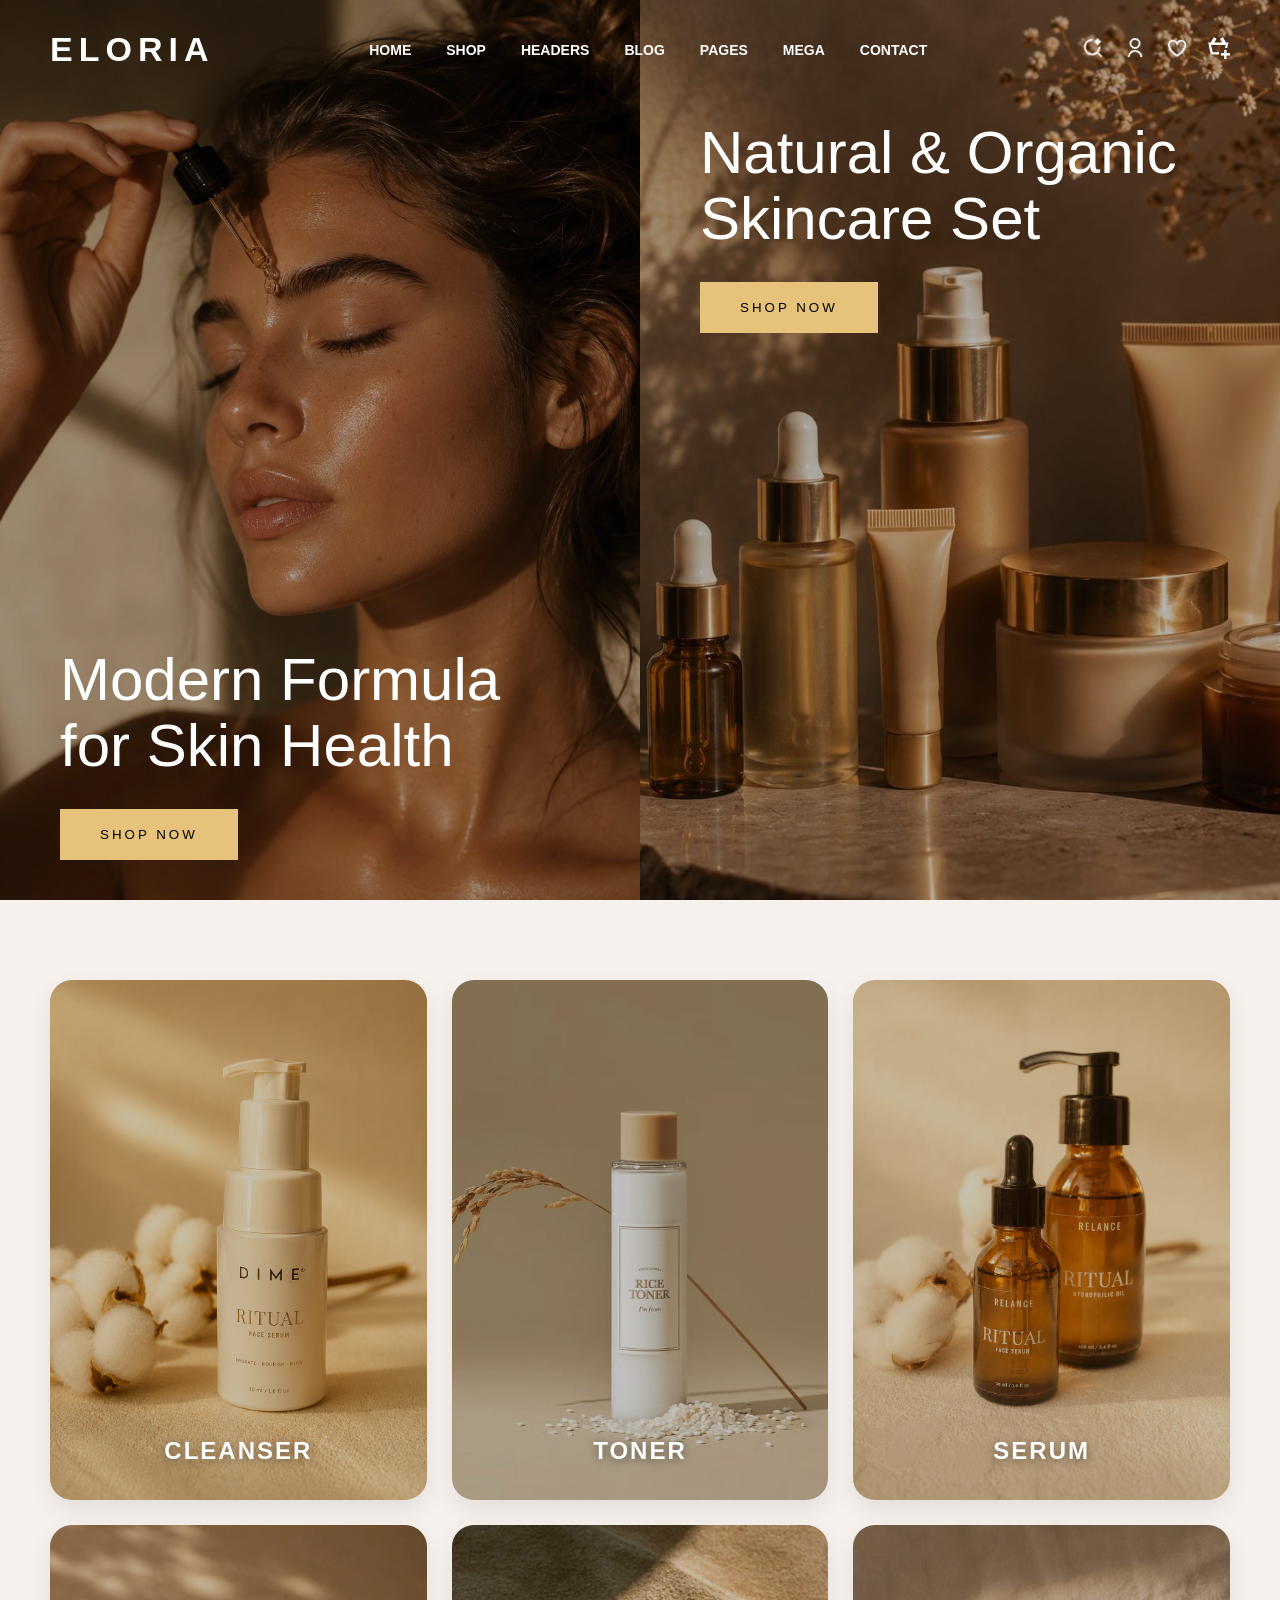
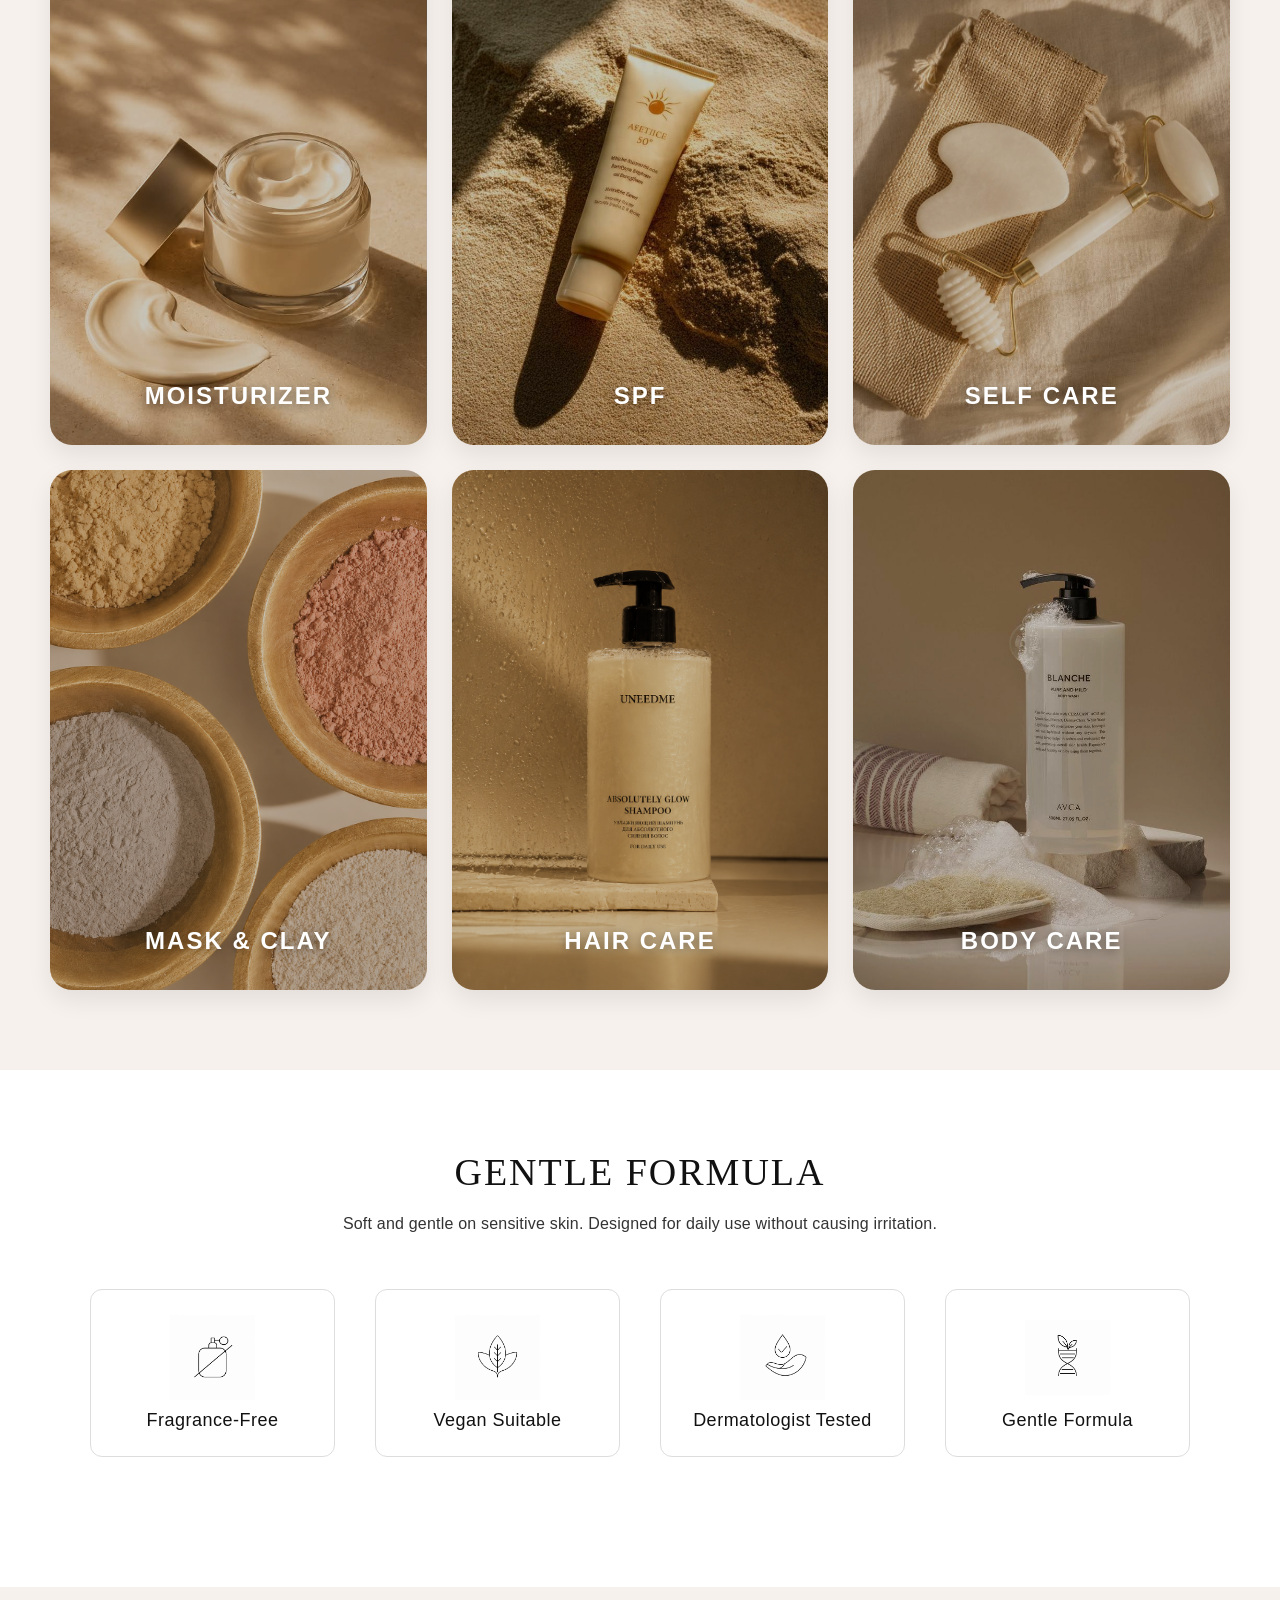
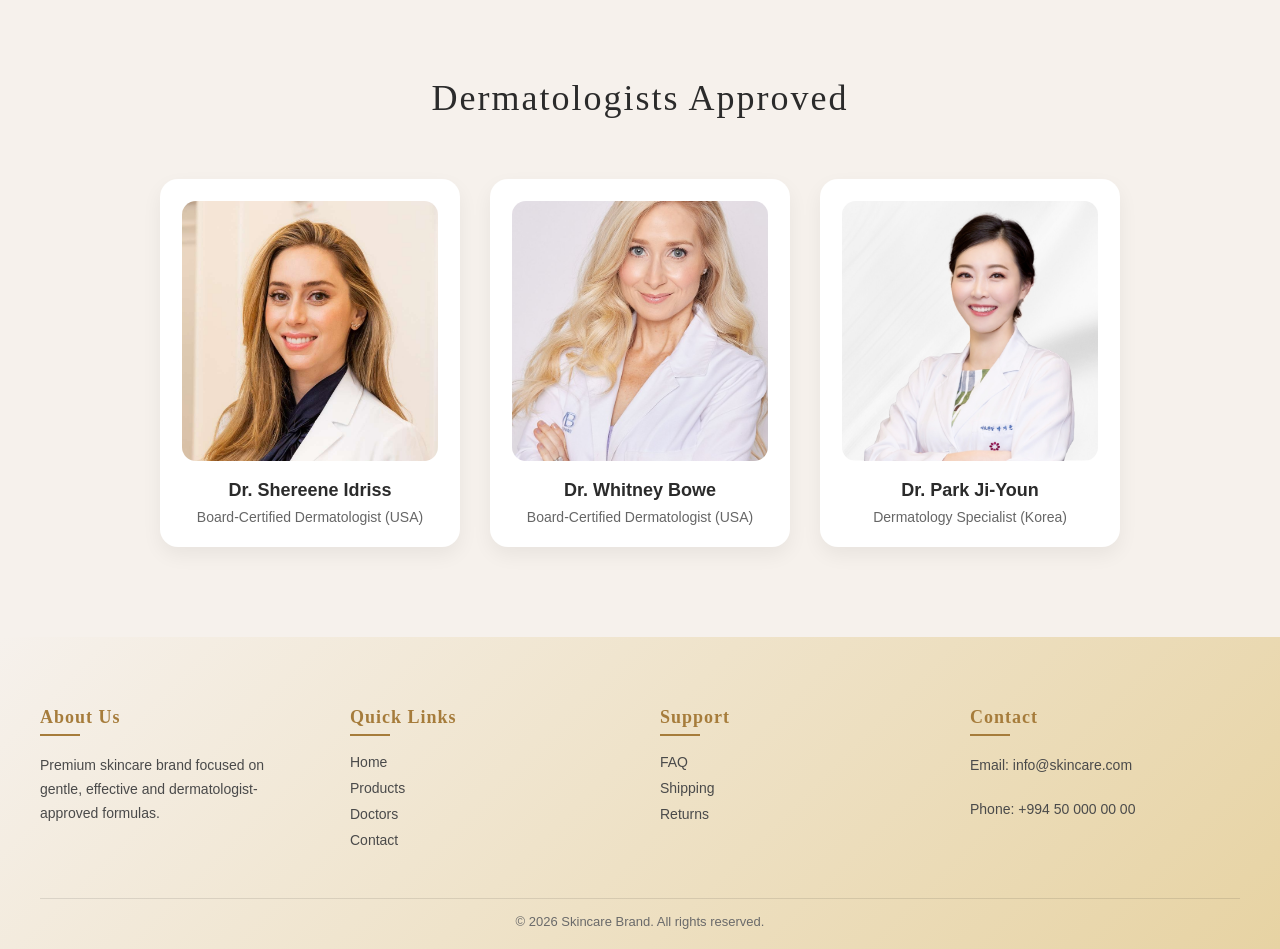
==== commit 95d0a2a6: "Fetch products dynamic data from API and handle state" ====
--- a/index.html
+++ b/index.html
@@ -5,6 +5,7 @@
   <meta charset="UTF-8">
   <meta name="viewport" content="width=device-width, initial-scale=1.0">
   <title>ÉLORIA</title>
+  <link rel="icon" href="data:,">
   <link rel="stylesheet" href="style.css">
 </head>
 
@@ -55,59 +56,57 @@
 
   </header>
 
-
- <section class="selector-section">
-  <div class="selector-grid">
-
-    <a href="selector/filter/filter.html?type=cleanser" class="selector-card right-bottom">
-      <img src="images/cleaner.png">
-      <span>CLEANSER</span>
-    </a>
-
-    <a href="selector/filter/filter.html?type=toner" class="selector-card left-bottom">
-      <img src="images/toner.jpeg">
-      <span>TONER</span>
-    </a>
-
-    <a href="selector/filter/filter.html?type=serum" class="selector-card right-bottom">
-      <img src="images/serumm.png">
-      <span>SERUM</span>
-    </a>
-
-    <a href="selector/filter/filter.html?type=moisturizer" class="selector-card top-soft">
-      <img src="images/cream.jpeg">
-      <span>MOISTURIZER</span>
-    </a>
-
-    <a href="selector/filter/filter.html?type=spf" class="selector-card right-center">
-      <img src="images/spf.jpeg">
-      <span>SPF</span>
-    </a>
-
-    <a href="selector/filter/filter.html?type=self_care" class="selector-card center-text">
-      <img src="images/selff.jpeg">
-      <span>SELF CARE</span>
-    </a>
-
-    <a href="selector/filter/filter.html?type=mask" class="selector-card center-text">
-      <img src="images/gilmaska.png">
-      <span>MASK & CLAY</span>
-    </a>
-
-    <a href="selector/filter/filter.html?type=hair" class="selector-card left-bottom">
-      <img src="images/hair.png">
-      <span>HAIR CARE</span>
-    </a>
-
-    <a href="selector/filter/filter.html?type=body" class="selector-card left-soft">
-      <img src="images/bodycream.jpeg">
-      <span>BODY CARE</span>
-    </a>
-
-  </div>
-</section>
-
-
+  <section class="selector-section">
+    <div class="selector-grid">
+
+      <!-- Fayl yolları selector/selector.html olaraq düzəldildi -->
+      <a href="selector/selector.html?type=cleanser" class="selector-card right-bottom">
+        <img src="images/cleaner.png" alt="Cleanser">
+        <span>CLEANSER</span>
+      </a>
+
+      <a href="selector/selector.html?type=toner" class="selector-card left-bottom">
+        <img src="images/toner.jpeg" alt="Toner">
+        <span>TONER</span>
+      </a>
+
+      <a href="selector/selector.html?type=serum" class="selector-card right-bottom">
+        <img src="images/serumm.png" alt="Serum">
+        <span>SERUM</span>
+      </a>
+
+      <a href="selector/selector.html?type=moisturizer" class="selector-card top-soft">
+        <img src="images/cream.jpeg" alt="Moisturizer">
+        <span>MOISTURIZER</span>
+      </a>
+
+      <a href="selector/selector.html?type=spf" class="selector-card right-center">
+        <img src="images/spf.jpeg" alt="SPF">
+        <span>SPF</span>
+      </a>
+
+      <a href="selector/selector.html?type=self_care" class="selector-card center-text">
+        <img src="images/selff.jpeg" alt="Self-Care">
+        <span>SELF CARE</span>
+      </a>
+
+      <a href="selector/selector.html?type=mask" class="selector-card center-text">
+        <img src="images/gilmaska.png" alt="Mask-Clay">
+        <span>MASK & CLAY</span>
+      </a>
+
+      <a href="selector/selector.html?type=hair" class="selector-card left-bottom">
+        <img src="images/hair.png" alt="Hair-Care">
+        <span>HAIR CARE</span>
+      </a>
+
+      <a href="selector/selector.html?type=body" class="selector-card left-soft">
+        <img src="images/bodycream.jpeg" alt="Body-Hare">
+        <span>BODY CARE</span>
+      </a>
+
+    </div>
+  </section>
 
   <div class="support-section">
 
@@ -204,7 +203,7 @@
 
       <div class="footer-box">
         <h3>Contact</h3>
-        <p>Email: info@skincare.com</p>
+        <p>Email: <a style="display: inline-block;" href="mailto:info@skincare.com">info@skincare.com</a></p>
         <p>Phone: +994 50 000 00 00</p>
       </div>
 
@@ -216,7 +215,6 @@
 
   </footer>
 
-  <script src="app.js"></script>
 
 </body>
 
--- a/style.css
+++ b/style.css
@@ -1,4 +1,4 @@
-/* RESET */
+
 * {
     margin: 0;
     padding: 0;
@@ -10,8 +10,6 @@
     background: #f6f1ec;
 }
 
-
-
 .main-header {
     width: 100%;
     height: 100vh;
@@ -20,17 +18,14 @@
 }
 
 /* NAVBAR */
-
 .navbar {
     width: 100%;
     position: absolute;
     top: 0;
     left: 0;
-
     display: flex;
     justify-content: space-between;
     align-items: center;
-
     padding: 30px 50px;
     z-index: 100;
 }
@@ -78,11 +73,9 @@
 .left-side {
     width: 50%;
     height: 100vh;
-
     background-image:
         linear-gradient(rgba(0, 0, 0, 0.3), rgba(0, 0, 0, 0.3)),
         url("images/ima.jpeg");
-
     background-size: cover;
     background-position: center;
     position: relative;
@@ -92,11 +85,9 @@
 .right-side {
     width: 50%;
     height: 100vh;
-
     background-image:
         linear-gradient(rgba(0, 0, 0, 0.3), rgba(0, 0, 0, 0.3)),
         url("images/ima2.jpeg");
-
     background-size: cover;
     background-position: center;
     position: relative;
@@ -133,87 +124,7 @@
     cursor: pointer;
 }
 
-
-
-@media(min-width:601px) and (max-width:991px) {
-
-    .left-side,
-    .right-side {
-        width: 50%;
-        height: 75vh;
-    }
-
-    .hero-content h1,
-    .hero-content h2 {
-        font-size: 38px;
-    }
-
-    .nav-menu,
-    .nav-icons {
-        display: none;
-    }
-
-    .menu-icon {
-        display: block;
-    }
-
-    .navbar {
-        padding: 25px;
-    }
-
-    .logo {
-        font-size: 26px;
-    }
-}
-
-@media(max-width:600px) {
-
-    .main-header {
-        flex-direction: column;
-    }
-
-    .left-side,
-    .right-side {
-        width: 100%;
-        height: 60vh;
-    }
-
-    .hero-content h1,
-    .hero-content h2 {
-        font-size: 30px;
-    }
-
-    .left-text {
-        bottom: 30px;
-        left: 25px;
-    }
-
-    .right-text {
-        top: 80px;
-        left: 25px;
-    }
-
-    .nav-menu,
-    .nav-icons {
-        display: none;
-    }
-
-    .menu-icon {
-        display: block;
-    }
-
-    .navbar {
-        padding: 20px;
-    }
-
-    .logo {
-        font-size: 22px;
-        letter-spacing: 4px;
-    }
-}
-
-
-
+/* CARDS SECTION */
 .selector-section {
     padding: 80px 50px;
     background: #f6f1ec;
@@ -227,19 +138,12 @@
 
 .selector-card {
     position: relative;
-
     height: 520px;
-    /* əsas fix */
-
     overflow: hidden;
-
     border-radius: 22px;
-
     text-decoration: none;
-
     box-shadow: 0 10px 25px rgba(0, 0, 0, .08);
 }
-
 
 .selector-card img {
     width: 100%;
@@ -261,95 +165,23 @@
     z-index: 1;
 }
 
-/* TEXT */
+/* TEXT - Bütün kartların yazıları bura əsasən mərkəzdə və ALTDADIR */
 .selector-card span {
     position: absolute;
+    bottom: 35px; /* Yuxarıdan aşağıya köçürüldü */
+    left: 50%;
+    transform: translateX(-50%);
     color: white;
     font-size: 24px;
     font-weight: 700;
     letter-spacing: 2px;
     z-index: 2;
-}
-
-/* POSITIONS */
-
-/* 1,3 */
-.right-bottom span {
-    right: 20px;
-    bottom: 20px;
-}
-
-/* 2,8 */
-.left-bottom span {
-    left: 20px;
-    bottom: 20px;
-}
-
-/* 4 */
-.top-soft span {
-    top: 40px;
-    left: 50%;
-    transform: translateX(-50%);
-}
-
-/* 5 SPF */
-.right-center span {
-    left: 20px;
-    bottom: 20px;
-    transform: translateY(-50%);
-}
-
-/* 6,7 */
-.center-text span {
-    top: 50%;
-    left: 50%;
-    transform: translate(-50%, -50%);
-}
-
-/* 9 */
-.left-soft span {
-    left: 20px;
-    top: 40px;
-}
-
-
-@media (min-width:601px) and (max-width:901px) {
-
-    .selector-grid {
-        grid-template-columns: repeat(3, 1fr);
-        gap: 20px;
-    }
-
-    .selector-card {
-        height: 420px;
-    }
-
-}
-
-
-
-@media(max-width:600px) {
-
-    .selector-grid {
-        grid-template-columns: 1fr;
-    }
-
-    .selector-section {
-        padding: 40px 20px;
-    }
-
-
-    .selector-card {
-        height: 600px;
-    }
-
-    .selector-card span {
-        font-size: 20px;
-    }
-}
-
-
-
+    text-shadow: 0 2px 10px rgba(0, 0, 0, 0.4);
+    text-align: center;
+    width: 100%;
+}
+
+/* SUPPORT SECTION */
 .support-section {
     padding: 80px 50px;
     background: #fff;
@@ -360,96 +192,6 @@
     margin: auto;
     text-align: center;
 }
-
-.support-container h2 {
-    font-size: 36px;
-    margin-bottom: 40px;
-    letter-spacing: 2px;
-}
-
-/* GRID */
-.support-grid {
-    display: grid;
-    grid-template-columns: repeat(4, 1fr);
-    gap: 20px;
-    margin-bottom: 50px;
-}
-
-.support-item {
-    padding: 30px;
-    border: 1px solid #ddd;
-    border-radius: 12px;
-    transition: .3s;
-}
-
-.support-item:hover {
-    transform: translateY(-5px);
-    background: #f6f1ec;
-}
-
-.support-item h3 {
-    font-size: 18px;
-    font-weight: 600;
-}
-
-/* bottom text */
-.support-bottom h3 {
-    font-size: 28px;
-    margin-bottom: 15px;
-}
-
-.support-bottom p {
-    max-width: 700px;
-    margin: auto;
-    font-size: 15px;
-    line-height: 1.6;
-    color: #555;
-}
-
-/* RESPONSIVE */
-
-@media(max-width:991px) {
-    .support-grid {
-        grid-template-columns: repeat(2, 1fr);
-    }
-}
-
-@media(max-width:600px) {
-    .support-grid {
-        grid-template-columns: 1fr;
-    }
-
-    .support-section {
-        padding: 50px 20px;
-    }
-}
-
-
-
-
-
-
-.compare-section {
-    display: flex;
-    justify-content: center;
-    padding: 60px;
-    background: #f6f1ec;
-}
-
-.compare-box {
-    position: relative;
-    width: 600px;
-    height: 600px;
-    overflow: hidden;
-    border-radius: 20px;
-}
-
-.base-img {
-    width: 100%;
-    height: 100%;
-    object-fit: cover;
-}
-
 
 .support-container h2 {
     font-family: Georgia, serif;
@@ -465,12 +207,40 @@
     font-family: Arial, sans-serif;
     font-size: 16px;
     line-height: 1.9;
-    color: #333;   /* BOZ YOX — daha tünd və oxunaqlı */
+    color: #333;
     max-width: 650px;
     margin: 0 auto 50px auto;
     text-align: center;
     font-weight: 400;
     letter-spacing: 0.2px;
+}
+
+/* GRID SPACING */
+.support-grid {
+    display: grid;
+    grid-template-columns: repeat(4, 1fr);
+    gap: 40px;
+    margin-bottom: 50px;
+}
+
+/* CARD */
+.support-item {
+    display: flex;
+    flex-direction: column;
+    align-items: center;
+    text-align: center;
+    padding: 25px 15px;
+    border: 1px solid #ddd;
+    border-radius: 12px;
+    transition: .3s;
+}
+
+/* ICON */
+.support-icon {
+    width: 85px;
+    height: 85px;
+    object-fit: contain;
+    transition: .3s;
 }
 
 /* CARD TITLE */
@@ -483,57 +253,39 @@
     margin-top: 10px;
 }
 
-/* GRID SPACING */
-.support-grid {
-    display: grid;
-    grid-template-columns: repeat(4, 1fr);
-    gap: 40px;
-}
-
-/* ICON */
-.support-icon {
-    width: 85px;
-    height: 85px;
-    object-fit: contain;
-    transition: .3s;
-}
-
-/* CARD */
-.support-item {
-    display: flex;
-    flex-direction: column;
-    align-items: center;
-    text-align: center;
-    padding: 25px 15px;
-}
-
-/* hover */
+/* hovers */
 .support-item:hover .support-icon {
     transform: scale(1.08);
 }
 
 .support-item:hover {
     transform: translateY(-5px);
-}
-
-/* RESPONSIVE */
-@media(max-width:991px) {
-    .support-grid {
-        grid-template-columns: repeat(2, 1fr);
-    }
-}
-
-@media(max-width:600px) {
-    .support-grid {
-        grid-template-columns: 1fr;
-    }
-
-    .support-container h2 {
-        font-size: 28px;
-    }
-}
-
-
+    background: #f6f1ec;
+}
+
+/* COMPARE SECTION */
+.compare-section {
+    display: flex;
+    justify-content: center;
+    padding: 60px;
+    background: #f6f1ec;
+}
+
+.compare-box {
+    position: relative;
+    width: 600px;
+    height: 600px;
+    overflow: hidden;
+    border-radius: 20px;
+}
+
+.base-img {
+    width: 100%;
+    height: 100%;
+    object-fit: cover;
+}
+
+/* DOCTOR SECTION */
 .doctor-section {
     padding: 90px 20px;
     background: #f6f1ec;
@@ -549,7 +301,6 @@
     letter-spacing: 2px;
 }
 
-/* WRAPPER */
 .doctor-grid {
     display: flex;
     justify-content: center;
@@ -559,7 +310,6 @@
     margin: auto;
 }
 
-/* CARD */
 .doctor-card {
     width: 300px;
     background: #fff;
@@ -573,7 +323,6 @@
     transform: translateY(-10px);
 }
 
-/* IMAGE */
 .doctor-card img {
     width: 100%;
     height: 260px;
@@ -582,7 +331,6 @@
     margin-bottom: 15px;
 }
 
-/* TEXT */
 .doctor-card h3 {
     font-size: 18px;
     font-weight: 600;
@@ -595,14 +343,13 @@
     color: #666;
 }
 
-
+/* FOOTER */
 .footer {
     background: linear-gradient(135deg, #f6f1ec, #e7d3a3);
     color: #2b2b2b;
     padding: 70px 40px 20px;
 }
 
-/* GRID */
 .footer-container {
     display: grid;
     grid-template-columns: repeat(4, 1fr);
@@ -611,13 +358,11 @@
     margin: auto;
 }
 
-/* BOX */
 .footer-box {
     display: flex;
     flex-direction: column;
 }
 
-/* TITLE */
 .footer-box h3 {
     font-size: 18px;
     margin-bottom: 18px;
@@ -627,7 +372,6 @@
     position: relative;
 }
 
-/* underline effect */
 .footer-box h3::after {
     content: "";
     display: block;
@@ -637,7 +381,6 @@
     margin-top: 6px;
 }
 
-/* TEXT */
 .footer-box p {
     font-size: 14px;
     color: #4a4a4a;
@@ -645,7 +388,6 @@
     margin-bottom: 10px;
 }
 
-/* LINKS */
 .footer-box a {
     display: block;
     color: #4a4a4a;
@@ -660,18 +402,6 @@
     transform: translateX(5px);
 }
 
-/* SOCIAL ICONS (əgər varsa) */
-.footer-icons {
-    display: flex;
-    gap: 10px;
-    margin-top: 10px;
-}
-
-.footer-icons a {
-    font-size: 18px;
-}
-
-/* COPYRIGHT */
 .footer-bottom {
     text-align: center;
     margin-top: 40px;
@@ -685,6 +415,45 @@
 /* RESPONSIVE DESIGN */
 /* ===================== */
 
+@media(min-width:601px) and (max-width:991px) {
+    .left-side,
+    .right-side {
+        width: 50%;
+        height: 75vh;
+    }
+
+    .hero-content h1,
+    .hero-content h2 {
+        font-size: 38px;
+    }
+
+    .nav-menu,
+    .nav-icons {
+        display: none;
+    }
+
+    .menu-icon {
+        display: block;
+    }
+
+    .navbar {
+        padding: 25px;
+    }
+
+    .logo {
+        font-size: 26px;
+    }
+
+    .selector-grid {
+        grid-template-columns: repeat(3, 1fr);
+        gap: 20px;
+    }
+
+    .selector-card {
+        height: 420px;
+    }
+}
+
 @media (max-width: 1024px) {
     .footer-container {
         grid-template-columns: repeat(2, 1fr);
@@ -692,7 +461,81 @@
     }
 }
 
-@media (max-width: 600px) {
+@media(max-width:991px) {
+    .support-grid {
+        grid-template-columns: repeat(2, 1fr);
+    }
+}
+
+@media(max-width:600px) {
+    .main-header {
+        flex-direction: column;
+    }
+
+    .left-side,
+    .right-side {
+        width: 100%;
+        height: 60vh;
+    }
+
+    .hero-content h1,
+    .hero-content h2 {
+        font-size: 30px;
+    }
+
+    .left-text {
+        bottom: 30px;
+        left: 25px;
+    }
+
+    .right-text {
+        top: 80px;
+        left: 25px;
+    }
+
+    .nav-menu,
+    .nav-icons {
+        display: none;
+    }
+
+    .menu-icon {
+        display: block;
+    }
+
+    .navbar {
+        padding: 20px;
+    }
+
+    .logo {
+        font-size: 22px;
+        letter-spacing: 4px;
+    }
+
+    .selector-grid {
+        grid-template-columns: 1fr;
+    }
+
+    .selector-section {
+        padding: 40px 20px;
+    }
+
+    .selector-card {
+        height: 600px;
+    }
+
+    .selector-card span {
+        font-size: 20px;
+        bottom: 25px; /* Mobildə də alta çəkildi */
+    }
+
+    .support-grid {
+        grid-template-columns: 1fr;
+    }
+
+    .support-container h2 {
+        font-size: 28px;
+    }
+
     .footer {
         padding: 50px 20px 20px;
     }
@@ -709,4 +552,5 @@
     .footer-box a {
         font-size: 15px;
     }
-}+}
+
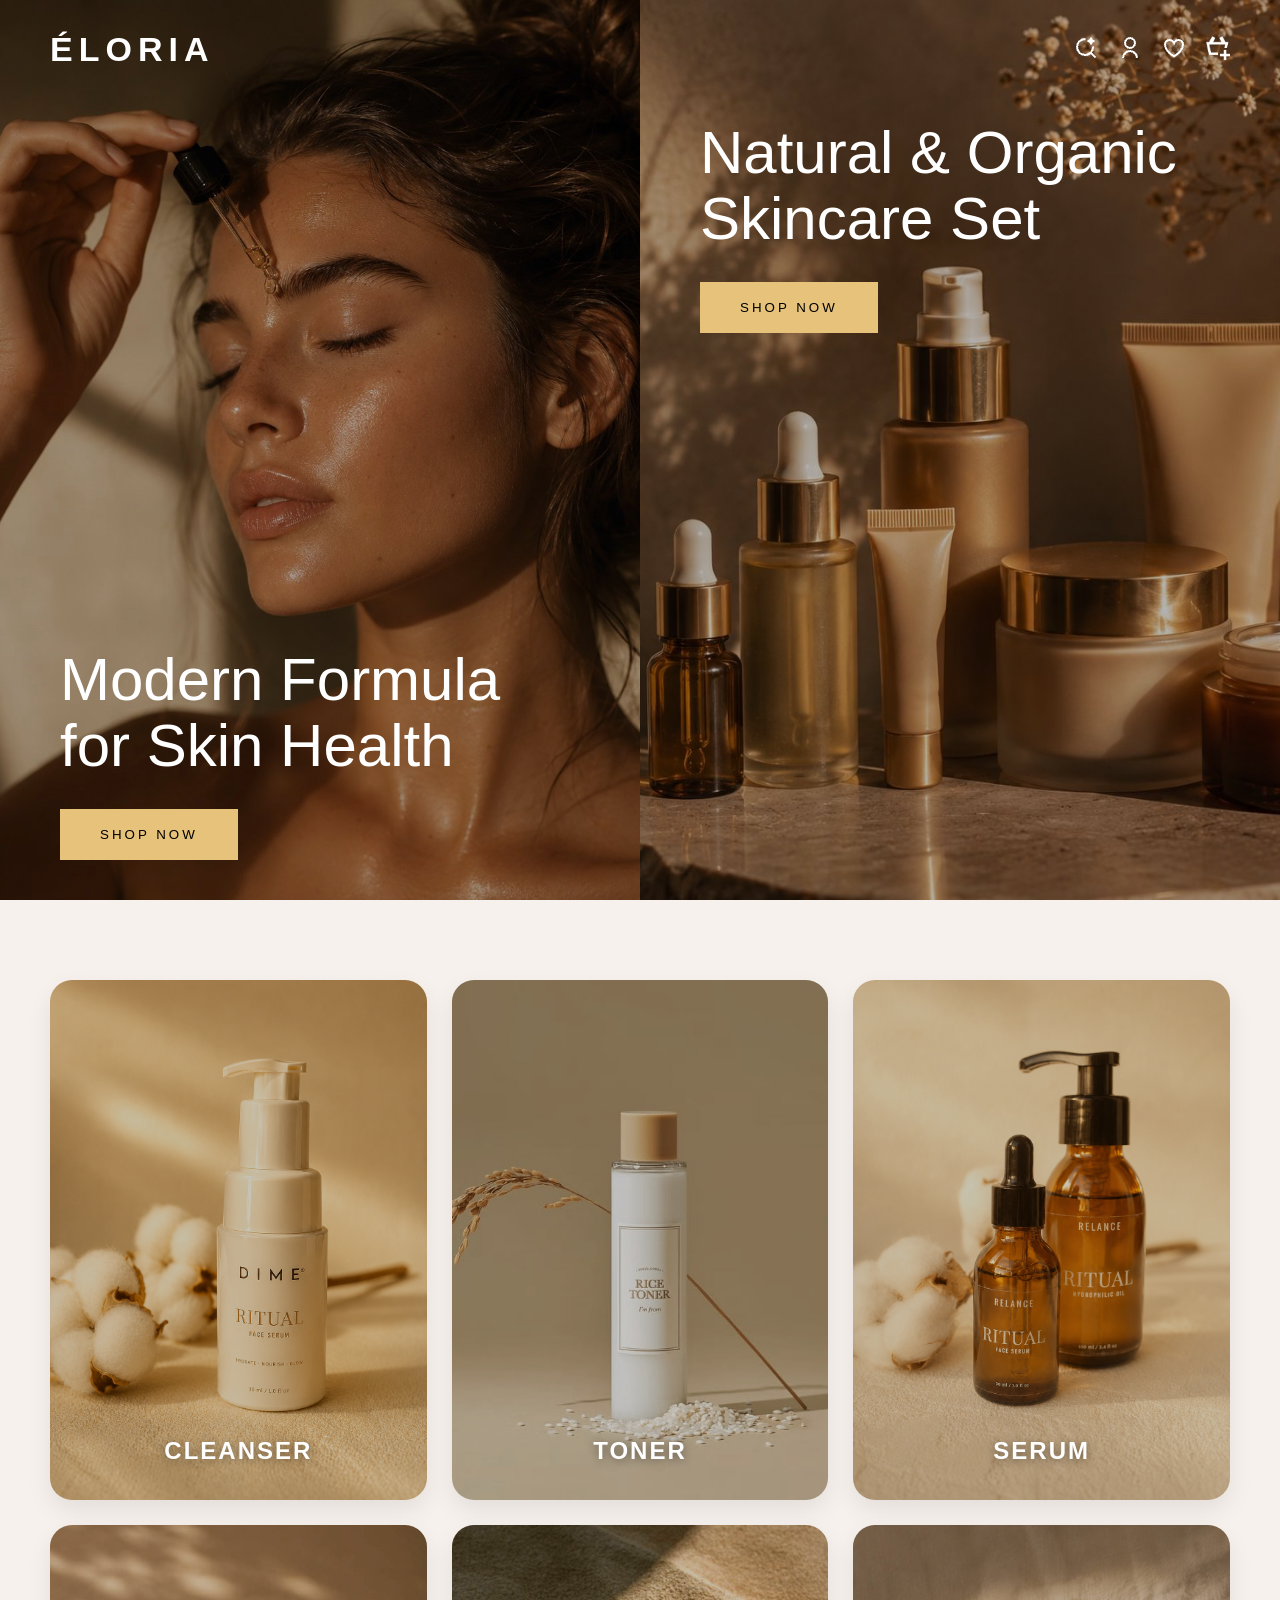
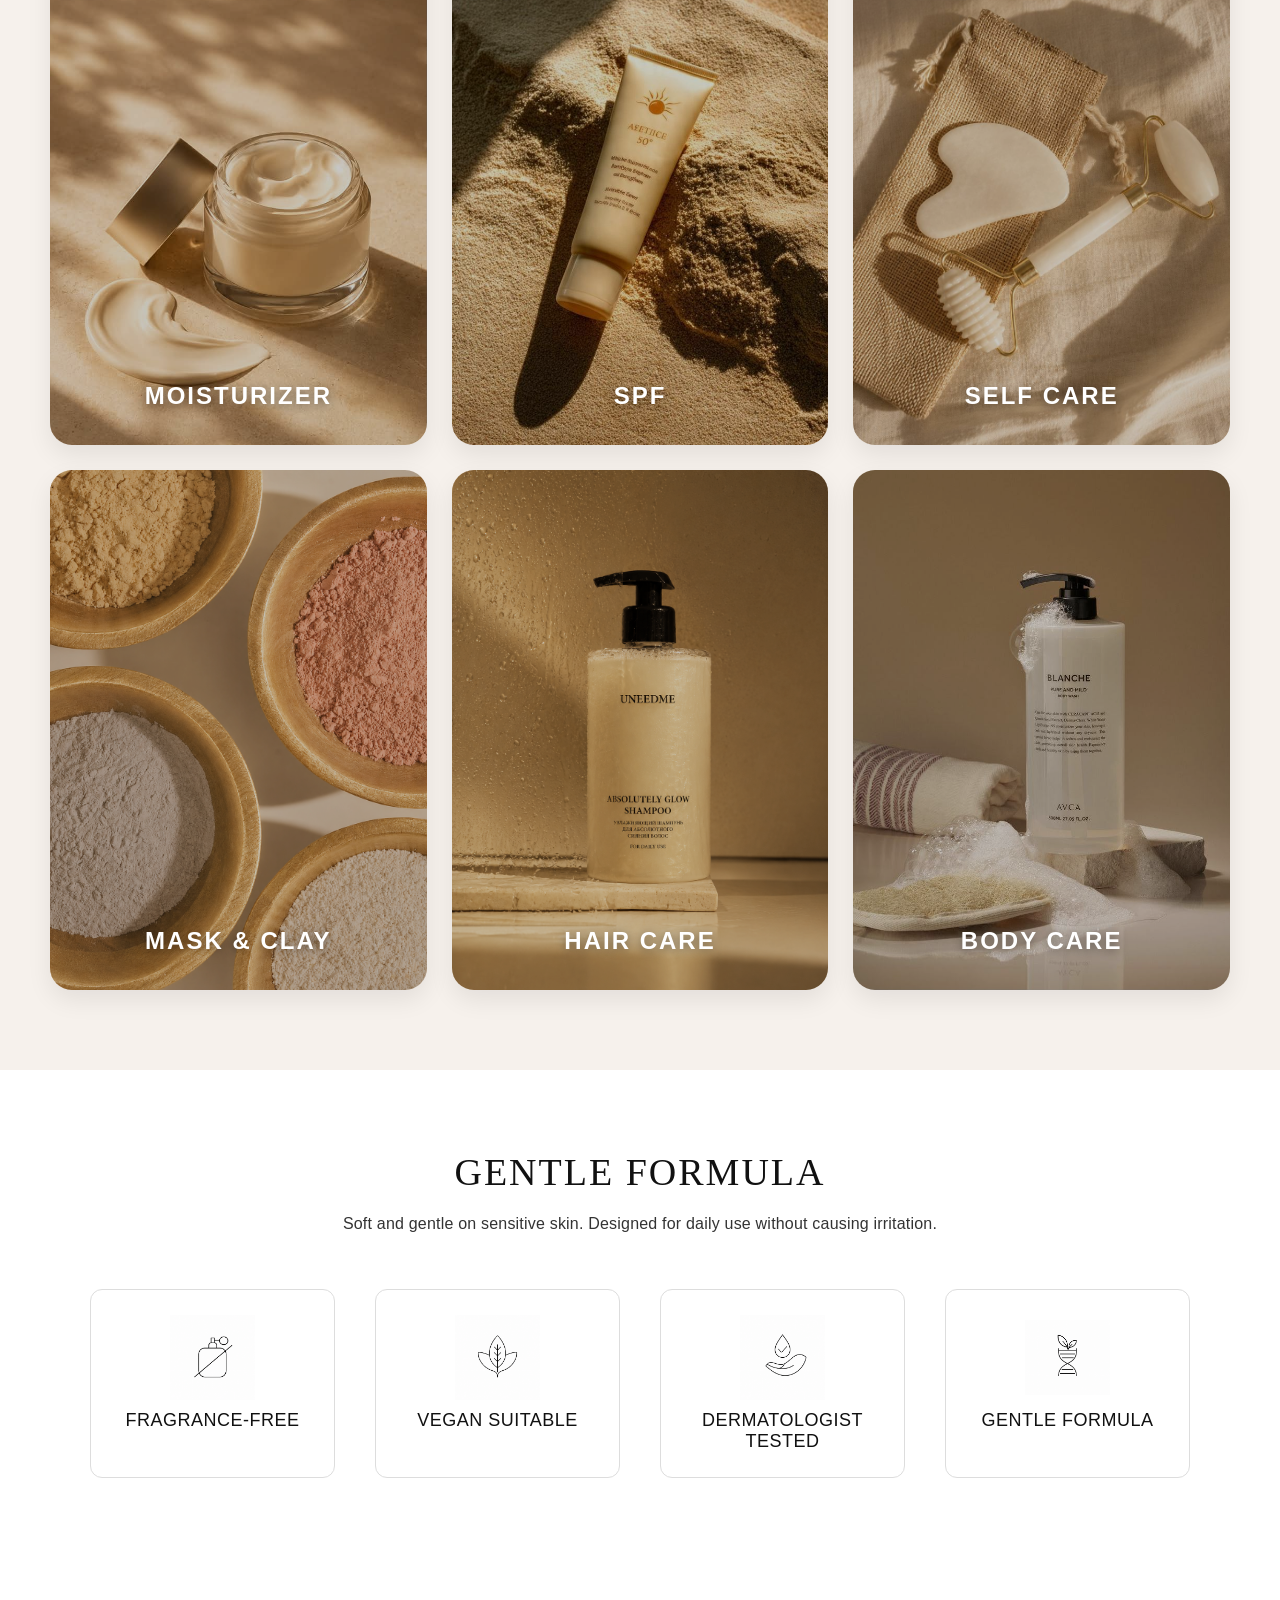
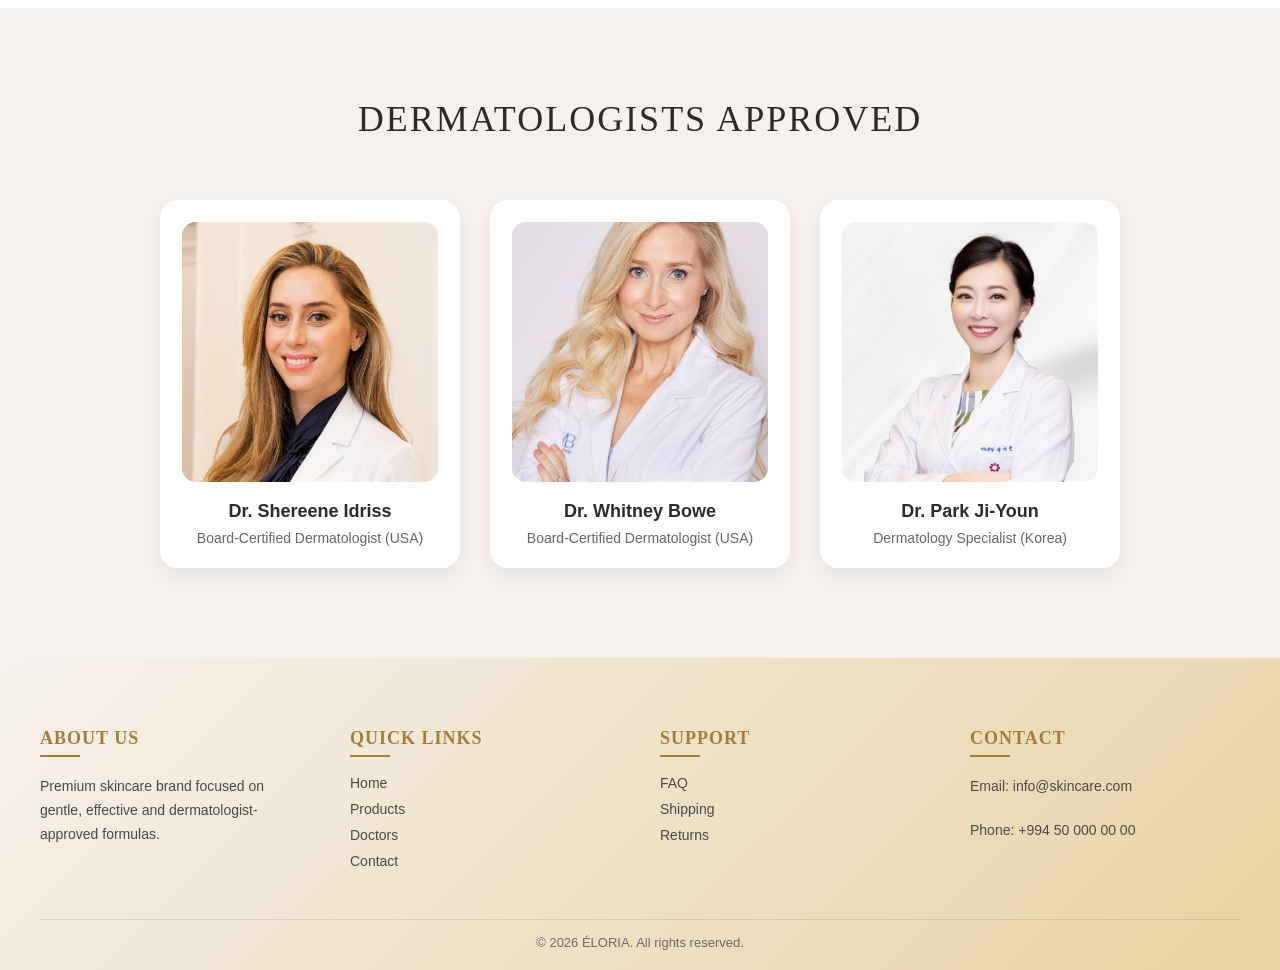
==== commit e7ade2e4: "Refactor login logic and UI, cleanup code" ====
--- a/index.html
+++ b/index.html
@@ -1,5 +1,5 @@
 <!DOCTYPE html>
-<html lang="az">
+<html lang="en">
 
 <head>
   <meta charset="UTF-8">
@@ -13,32 +13,19 @@
 
   <header class="main-header">
 
-
     <div class="navbar">
-
-      <div class="logo">ELORIA</div>
-
-      <nav class="nav-menu">
-        <a href="#">HOME</a>
-        <a href="#">SHOP</a>
-        <a href="#">HEADERS</a>
-        <a href="#">BLOG</a>
-        <a href="#">PAGES</a>
-        <a href="#">MEGA</a>
-        <a href="#">CONTACT</a>
-      </nav>
-
+      <div class="logo">ÉLORIA</div>
       <div class="nav-icons">
-        <a href="#"><img src="images/search-line.png" class="nav-icon-img"></a>
-        <a href="#"><img src="images/user-line.png" class="nav-icon-img"></a>
-        <a href="#"><img src="images/poker-hearts-line.png" class="nav-icon-img"></a>
-        <a href="#"><img src="images/shopping-Bag.png" class="nav-icon-img"></a>
+        <button id="search-trigger" style="background:none; border:none; cursor:pointer;">
+          <img src="images/search-line.png" class="nav-icon-img" alt="Search">
+        </button>
+        <button id="login-trigger" style="background:none; border:none; cursor:pointer;">
+          <img src="images/user-line.png" class="nav-icon-img" alt="Login">
+        </button>
+        <a href="#"><img src="images/poker-hearts-line.png" class="nav-icon-img" alt="Wishlist"></a>
+        <a href="#"><img src="images/shopping-Bag.png" class="nav-icon-img" alt="Cart"></a>
       </div>
-
-
-
     </div>
-
 
     <div class="left-side">
       <div class="hero-content left-text">
@@ -59,7 +46,6 @@
   <section class="selector-section">
     <div class="selector-grid">
 
-      <!-- Fayl yolları selector/selector.html olaraq düzəldildi -->
       <a href="selector/selector.html?type=cleanser" class="selector-card right-bottom">
         <img src="images/cleaner.png" alt="Cleanser">
         <span>CLEANSER</span>
@@ -85,23 +71,23 @@
         <span>SPF</span>
       </a>
 
-      <a href="selector/selector.html?type=self_care" class="selector-card center-text">
+      <a href="selector/selector.html?type=self-care" class="selector-card center-text">
         <img src="images/selff.jpeg" alt="Self-Care">
         <span>SELF CARE</span>
       </a>
 
-      <a href="selector/selector.html?type=mask" class="selector-card center-text">
+      <a href="selector/selector.html?type=mask-care" class="selector-card center-text">
         <img src="images/gilmaska.png" alt="Mask-Clay">
         <span>MASK & CLAY</span>
       </a>
 
-      <a href="selector/selector.html?type=hair" class="selector-card left-bottom">
+      <a href="selector/selector.html?type=hair-care" class="selector-card left-bottom">
         <img src="images/hair.png" alt="Hair-Care">
         <span>HAIR CARE</span>
       </a>
 
-      <a href="selector/selector.html?type=body" class="selector-card left-soft">
-        <img src="images/bodycream.jpeg" alt="Body-Hare">
+      <a href="selector/selector.html?type=body-care" class="selector-card left-soft">
+        <img src="images/bodycream.jpeg" alt="Body-Care">
         <span>BODY CARE</span>
       </a>
 
@@ -109,9 +95,7 @@
   </section>
 
   <div class="support-section">
-
     <div class="support-container">
-
       <h2>Gentle Formula</h2>
       <p class="support-text">
         Soft and gentle on sensitive skin. Designed for daily use without causing irritation.
@@ -119,53 +103,45 @@
       <div class="support-grid">
 
         <div class="support-item">
-          <img src="images/images1.png" class="support-icon">
-          <h3>Fragrance-Free</h3>
+          <img src="images/images1.png" class="support-icon" alt="Fragrance-Free">
+          <h3>FRAGRANCE-FREE</h3>
         </div>
 
         <div class="support-item">
-          <img src="images/images2.png" class="support-icon">
-          <h3>Vegan Suitable</h3>
+          <img src="images/images2.png" class="support-icon" alt="Vegan Suitable">
+          <h3>VEGAN SUITABLE</h3>
         </div>
 
         <div class="support-item">
-          <img src="images/images3.png" class="support-icon">
-          <h3>Dermatologist Tested</h3>
+          <img src="images/images3.png" class="support-icon" alt="Dermatologist Tested">
+          <h3>DERMATOLOGIST TESTED</h3>
         </div>
 
         <div class="support-item">
-          <img src="images/imaages5.png" class="support-icon">
-          <h3>Gentle Formula</h3>
+          <img src="images/imaages5.png" class="support-icon" alt="Gentle Formula">
+          <h3>GENTLE FORMULA</h3>
         </div>
 
       </div>
-
     </div>
-
   </div>
 
-
   <div class="doctor-section">
-
-    <h2>Dermatologists Approved</h2>
-
+    <h2>DERMATOLOGISTS APPROVED</h2>
     <div class="doctor-grid">
 
-      <!-- DR SHEREENE IDRISS -->
       <div class="doctor-card">
         <img src="images/doctor1.jpeg" alt="Dr Shereene Idriss">
         <h3>Dr. Shereene Idriss</h3>
         <p>Board-Certified Dermatologist (USA)</p>
       </div>
 
-      <!-- DR WHITNEY BOWE -->
       <div class="doctor-card">
         <img src="images/doctor3.jpeg" alt="Dr Whitney Bowe">
         <h3>Dr. Whitney Bowe</h3>
         <p>Board-Certified Dermatologist (USA)</p>
       </div>
 
-      <!-- DR PARK JI-YOUN -->
       <div class="doctor-card">
         <img src="images/doctor4.jpeg" alt="Dr Park Ji-Youn">
         <h3>Dr. Park Ji-Youn</h3>
@@ -173,21 +149,18 @@
       </div>
 
     </div>
-
   </div>
 
-
   <footer class="footer">
-
     <div class="footer-container">
 
       <div class="footer-box">
-        <h3>About Us</h3>
+        <h3>ABOUT US</h3>
         <p>Premium skincare brand focused on gentle, effective and dermatologist-approved formulas.</p>
       </div>
 
       <div class="footer-box">
-        <h3>Quick Links</h3>
+        <h3>QUICK LINKS</h3>
         <a href="#">Home</a>
         <a href="#">Products</a>
         <a href="#">Doctors</a>
@@ -195,27 +168,26 @@
       </div>
 
       <div class="footer-box">
-        <h3>Support</h3>
+        <h3>SUPPORT</h3>
         <a href="#">FAQ</a>
         <a href="#">Shipping</a>
         <a href="#">Returns</a>
       </div>
 
       <div class="footer-box">
-        <h3>Contact</h3>
-        <p>Email: <a style="display: inline-block;" href="mailto:info@skincare.com">info@skincare.com</a></p>
+        <h3>CONTACT</h3>
+        <p>Email: <a style="display:inline-block;" href="mailto:info@skincare.com">info@skincare.com</a></p>
         <p>Phone: +994 50 000 00 00</p>
       </div>
 
     </div>
 
     <div class="footer-bottom">
-      <p>© 2026 Skincare Brand. All rights reserved.</p>
+      <p>© 2026 ÉLORIA. All rights reserved.</p>
     </div>
-
   </footer>
 
-
+  <script src="script.js"></script>
 </body>
 
-</html>+</html>
--- a/style.css
+++ b/style.css
@@ -1,4 +1,3 @@
-
 * {
     margin: 0;
     padding: 0;
@@ -49,16 +48,31 @@
     font-weight: bold;
 }
 
+
+
 .nav-icons {
     display: flex;
     gap: 20px;
-}
+    align-items: center;
+}
+
+.nav-icons a {
+    display: block;
+    transition: transform 0.3s ease;
+}
+
+.nav-icons a:hover {
+    transform: scale(1.2);
+}
+
 
 .nav-icon-img {
-    width: 22px;
-    height: 22px;
+    width: 24px;
+    height: 24px;
+    transition: filter 0.3s ease;
     filter: brightness(0) invert(1);
 }
+
 
 .menu-icon {
     display: none;
@@ -168,7 +182,8 @@
 /* TEXT - Bütün kartların yazıları bura əsasən mərkəzdə və ALTDADIR */
 .selector-card span {
     position: absolute;
-    bottom: 35px; /* Yuxarıdan aşağıya köçürüldü */
+    bottom: 35px;
+    /* Yuxarıdan aşağıya köçürüldü */
     left: 50%;
     transform: translateX(-50%);
     color: white;
@@ -203,7 +218,7 @@
     margin-bottom: 15px;
 }
 
-.support-container > p.support-text {
+.support-container>p.support-text {
     font-family: Arial, sans-serif;
     font-size: 16px;
     line-height: 1.9;
@@ -263,27 +278,7 @@
     background: #f6f1ec;
 }
 
-/* COMPARE SECTION */
-.compare-section {
-    display: flex;
-    justify-content: center;
-    padding: 60px;
-    background: #f6f1ec;
-}
-
-.compare-box {
-    position: relative;
-    width: 600px;
-    height: 600px;
-    overflow: hidden;
-    border-radius: 20px;
-}
-
-.base-img {
-    width: 100%;
-    height: 100%;
-    object-fit: cover;
-}
+
 
 /* DOCTOR SECTION */
 .doctor-section {
@@ -315,7 +310,7 @@
     background: #fff;
     padding: 22px;
     border-radius: 18px;
-    box-shadow: 0 8px 20px rgba(0,0,0,0.06);
+    box-shadow: 0 8px 20px rgba(0, 0, 0, 0.06);
     transition: 0.3s;
 }
 
@@ -407,15 +402,15 @@
     margin-top: 40px;
     font-size: 13px;
     color: #6a6a6a;
-    border-top: 1px solid rgba(0,0,0,0.1);
+    border-top: 1px solid rgba(0, 0, 0, 0.1);
     padding-top: 15px;
 }
 
-/* ===================== */
-/* RESPONSIVE DESIGN */
-/* ===================== */
+
+
 
 @media(min-width:601px) and (max-width:991px) {
+
     .left-side,
     .right-side {
         width: 50%;
@@ -427,11 +422,6 @@
         font-size: 38px;
     }
 
-    .nav-menu,
-    .nav-icons {
-        display: none;
-    }
-
     .menu-icon {
         display: block;
     }
@@ -461,10 +451,37 @@
     }
 }
 
-@media(max-width:991px) {
-    .support-grid {
-        grid-template-columns: repeat(2, 1fr);
-    }
+@media (max-width: 991px) {
+
+    .nav-menu {
+        display: none;
+        position: fixed;
+        top: 0;
+        right: 0;
+        width: 250px;
+        height: 100vh;
+        background: rgba(35, 35, 35, 0.97);
+        backdrop-filter: blur(10px);
+        flex-direction: column;
+        align-items: center;
+        justify-content: center;
+        gap: 25px;
+        z-index: 999;
+    }
+
+    .nav-menu.active {
+        display: flex;
+    }
+
+    .nav-menu a {
+        color: white;
+        text-decoration: none;
+        font-size: 18px;
+    }
+
+
+
+
 }
 
 @media(max-width:600px) {
@@ -525,7 +542,8 @@
 
     .selector-card span {
         font-size: 20px;
-        bottom: 25px; /* Mobildə də alta çəkildi */
+        bottom: 25px;
+        /* Mobildə də alta çəkildi */
     }
 
     .support-grid {
@@ -554,3 +572,137 @@
     }
 }
 
+
+
+/* serch */
+#search-overlay {
+    position: fixed;
+    top: 0;
+    left: 0;
+    width: 100%;
+    height: 100%;
+    background: rgba(30, 30, 30, 0.98);
+    z-index: 9999999;
+    display: none; /* JS aktiv edəndə flex olur */
+    flex-direction: column;
+    align-items: center;
+    padding-top: 100px;
+    overflow-y: auto;
+}
+
+#search-overlay.active {
+    display: flex;
+}
+
+/* Konteyner və Başlıq */
+.search-container {
+    width: 500px;
+    position: relative;
+}
+
+.search-title {
+    color: white;
+    font-family: 'Montserrat', sans-serif;
+    letter-spacing: 4px;
+    font-size: 14px;
+    margin-bottom: 20px;
+}
+
+/* Input və Clear düyməsi */
+.search-input-wrapper {
+    display: flex;
+    align-items: center;
+    position: relative;
+}
+
+.search-input-field {
+    background: transparent;
+    border: none;
+    border-bottom: 1px solid rgba(255, 255, 255, 0.3);
+    color: white;
+    font-size: 24px;
+    width: 100%;
+    padding: 10px 0;
+    outline: none;
+}
+
+.clear-btn {
+    background: none;
+    border: none;
+    color: white;
+    cursor: pointer;
+    font-size: 14px;
+    margin-left: -50px;
+}
+
+/* Nəticələr */
+.search-results {
+    margin-top: 40px;
+    margin-bottom: 50px;
+}
+
+.result-item {
+    display: flex;
+    align-items: center;
+    margin-bottom: 30px;
+    cursor: pointer;
+    color: white;
+    transition: opacity 0.3s;
+}
+
+.result-item:hover {
+    opacity: 0.8;
+}
+
+.result-item img {
+    width: 80px;
+    height: 80px;
+    object-fit: cover;
+    border-radius: 4px;
+    margin-right: 20px;
+}
+
+.result-text h3 {
+    margin: 0;
+    font-size: 16px;
+    font-weight: 300;
+    letter-spacing: 1px;
+    text-transform: uppercase;
+}
+
+.result-text p {
+    margin: 4px 0 0 0;
+    font-size: 12px;
+    color: #999;
+}
+
+/* Düymələr və digər */
+.view-all-btn {
+    margin-top: 20px;
+    background: none;
+    border: 1px solid white;
+    color: white;
+    padding: 12px;
+    width: 100%;
+    cursor: pointer;
+    font-weight: bold;
+    letter-spacing: 1px;
+}
+
+.no-result {
+    color: white;
+    text-align: center;
+    margin-top: 20px;
+}
+
+.result-item img {
+    width: 80px;      
+    height: 80px;     
+    min-width: 80px;  
+    object-fit: contain; 
+    background-color: #ffffff; 
+    padding: 5px; 
+    border-radius: 4px;
+    margin-right: 20px;
+    display: block;
+}
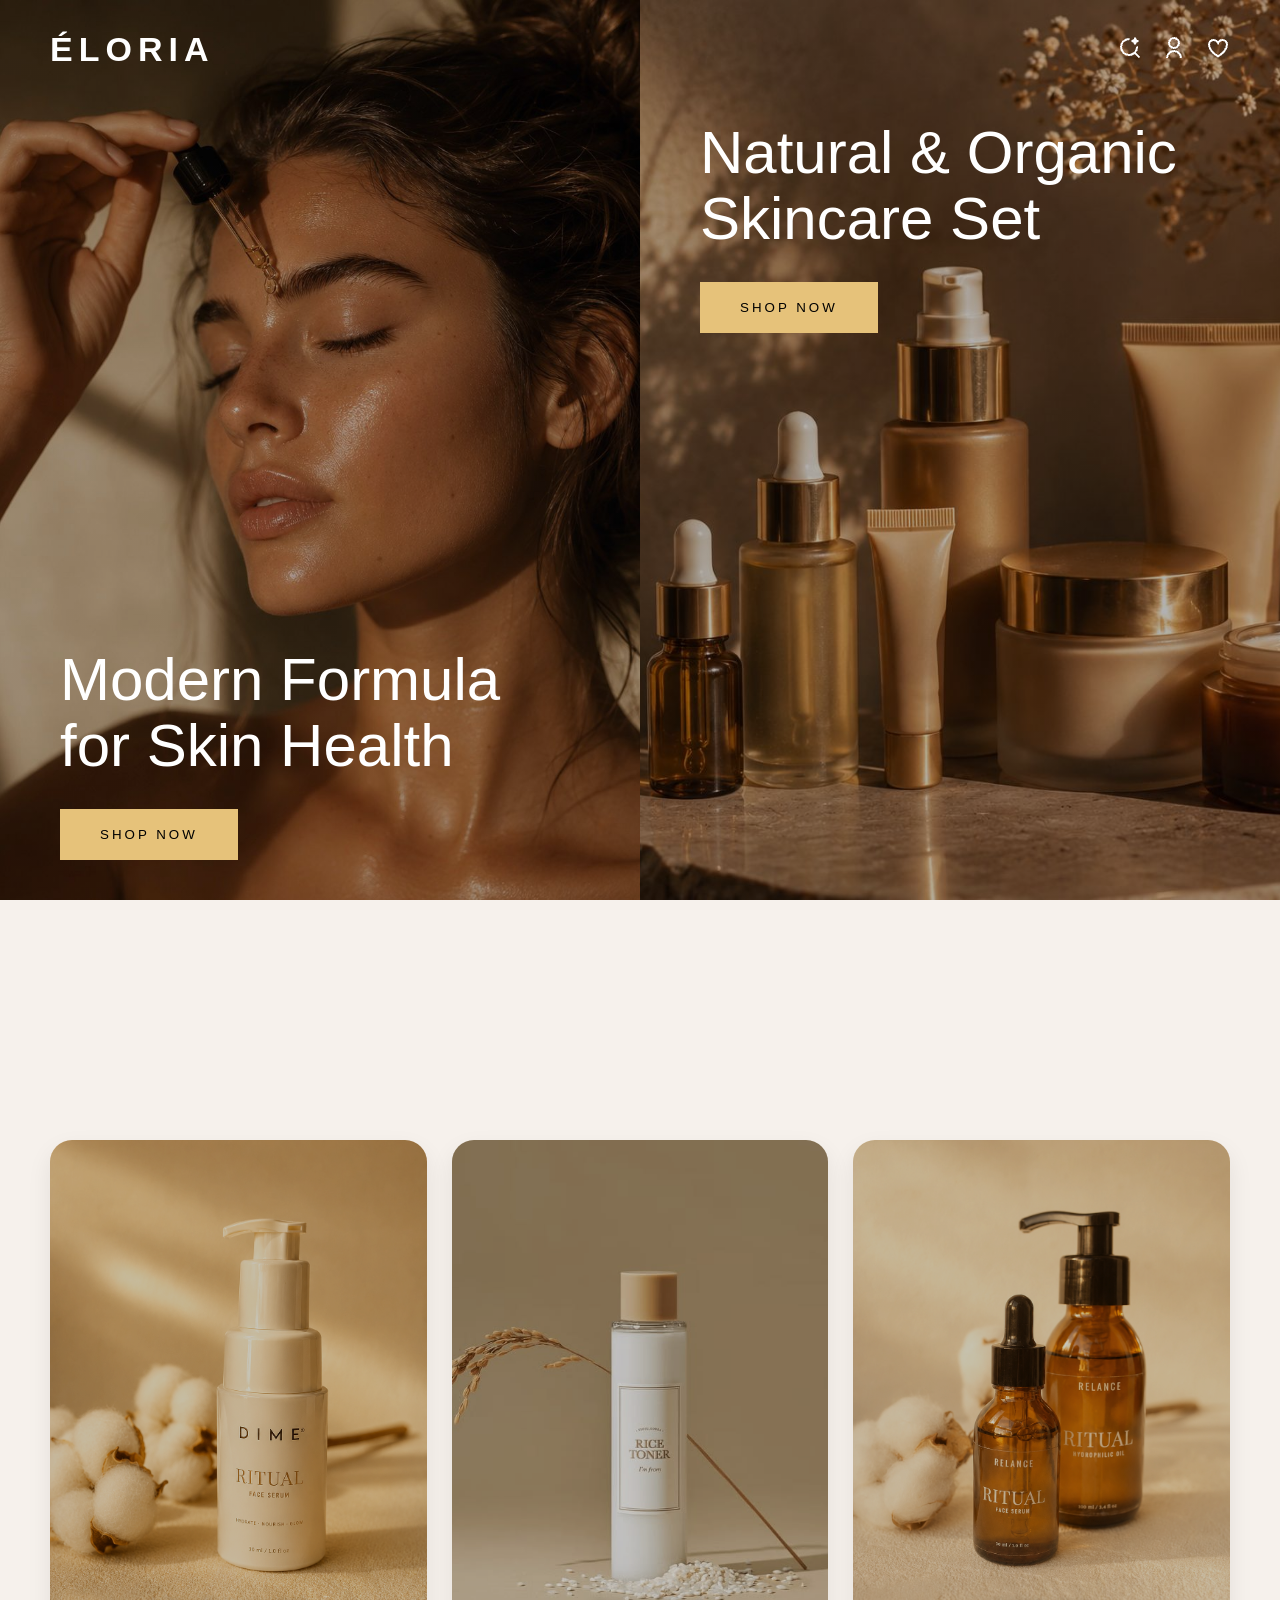
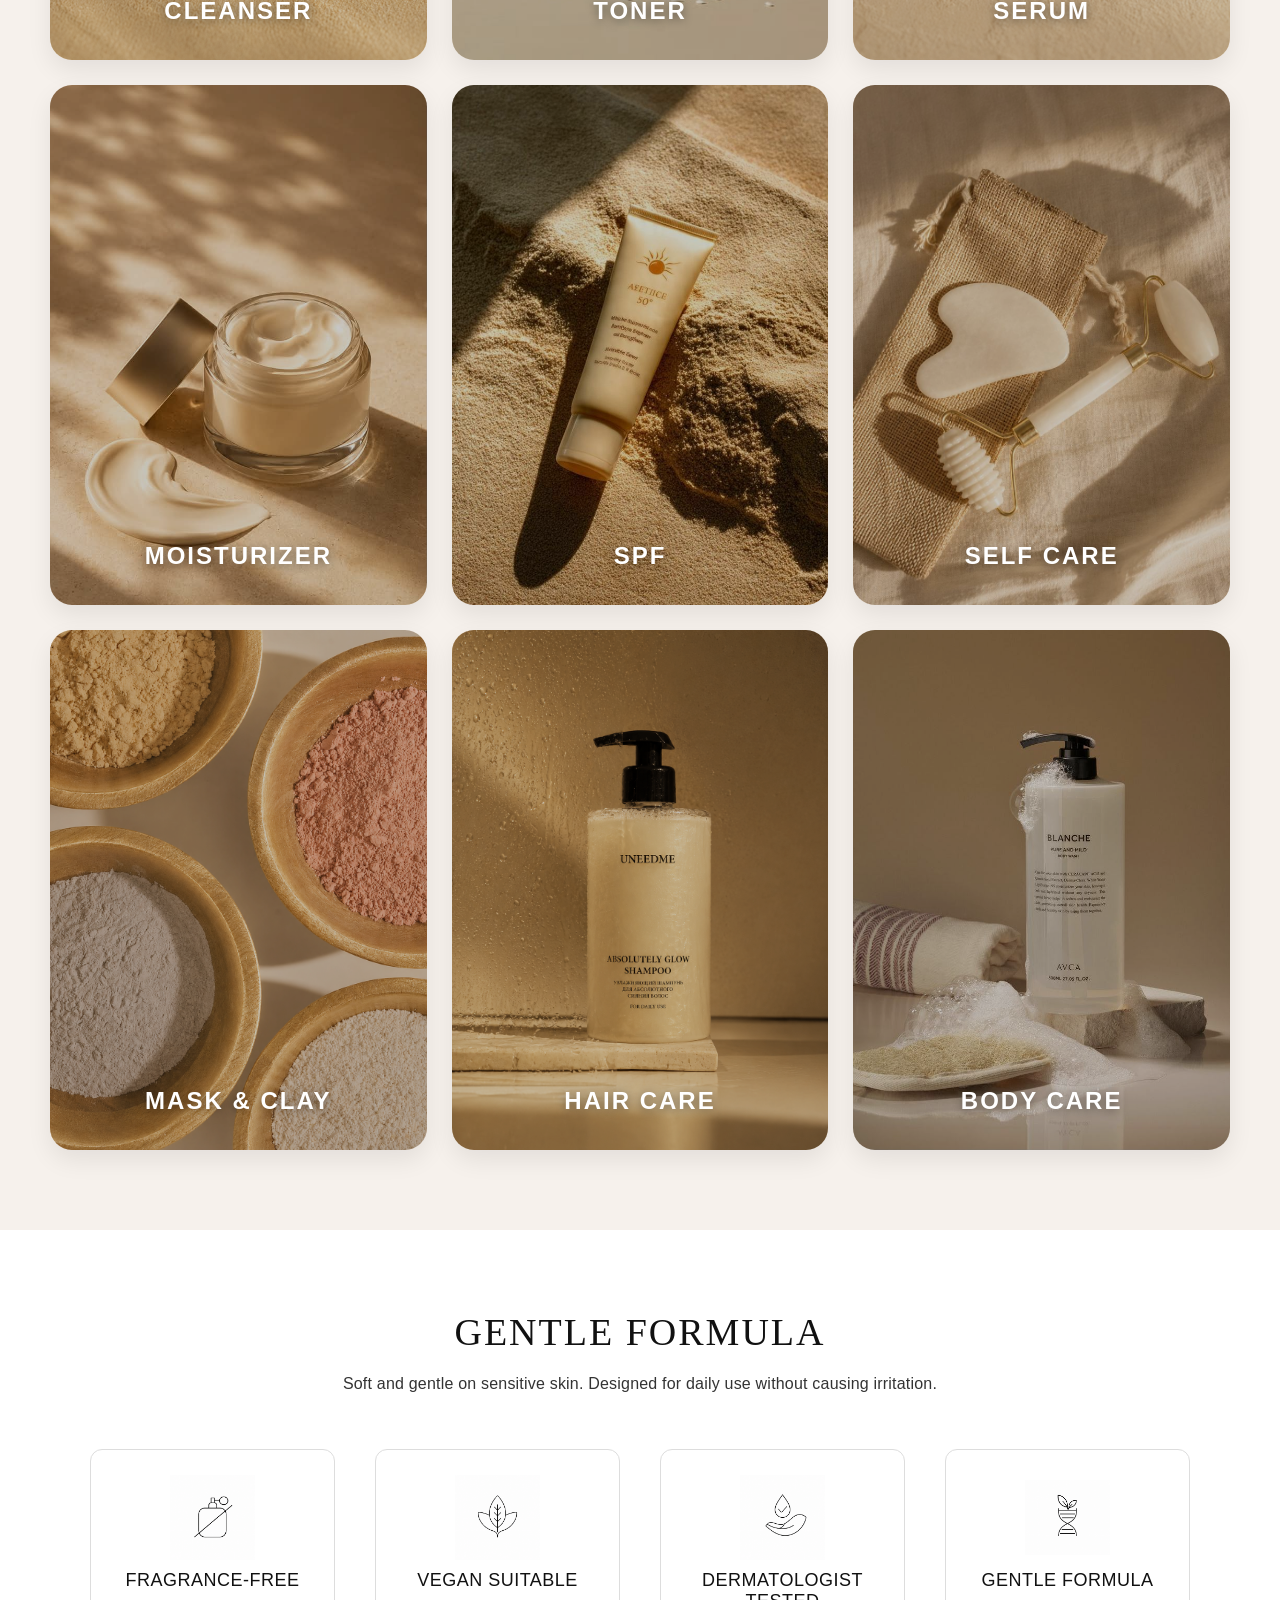
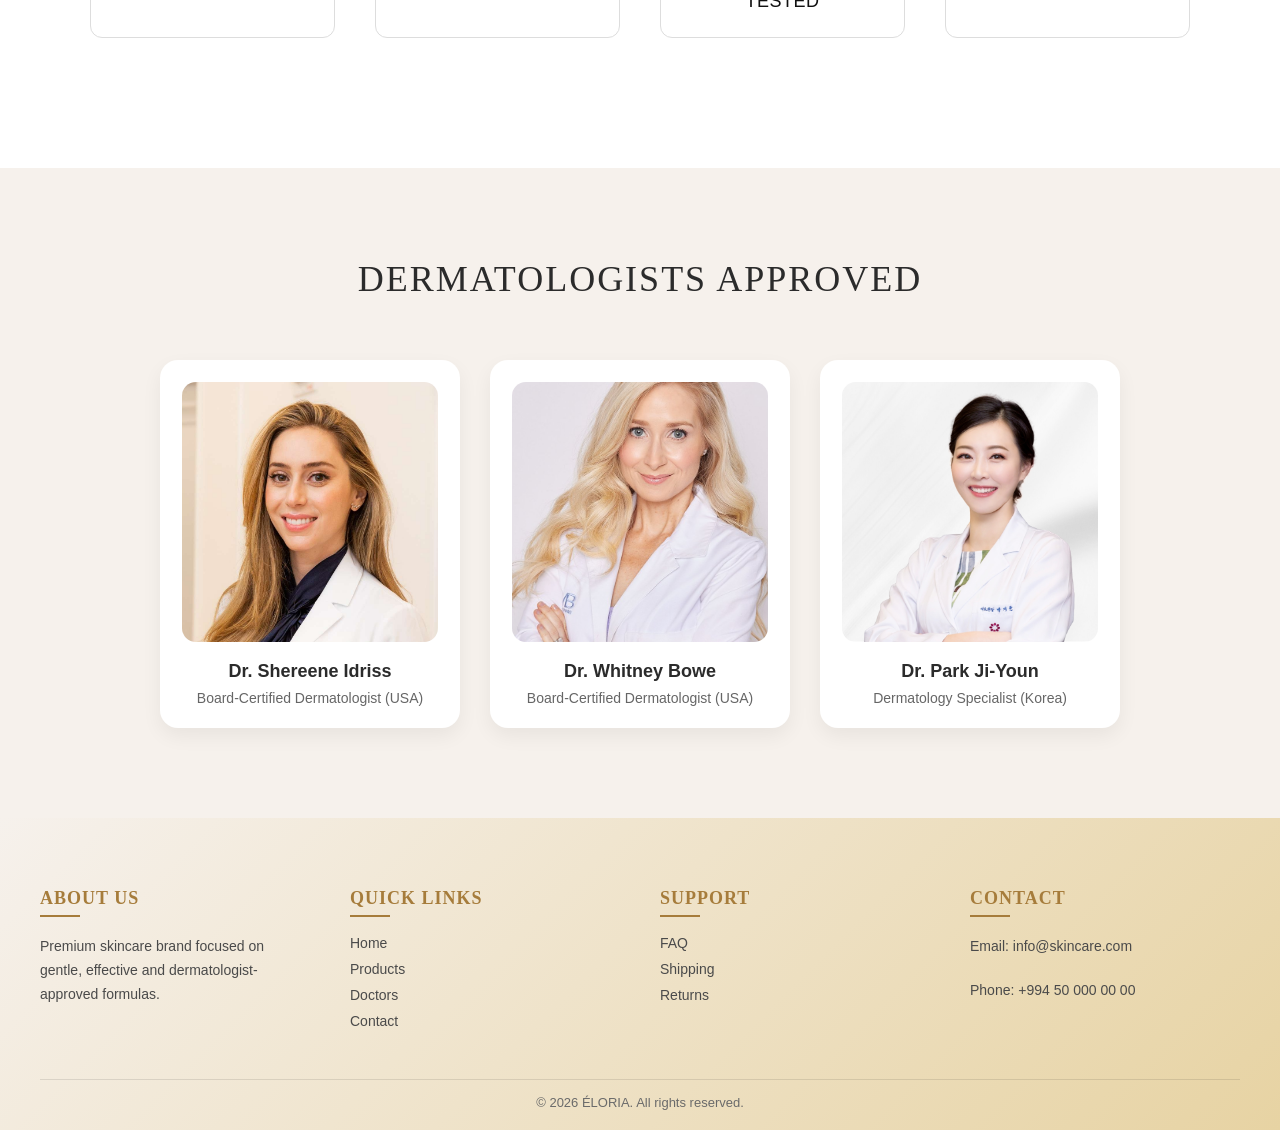
==== commit 0ebd5b13: "Layout ve media query duzelişleri edildi" ====
--- a/index.html
+++ b/index.html
@@ -13,7 +13,7 @@
 
   <header class="main-header">
 
-    <div class="navbar">
+    <nav class="navbar">
       <div class="logo">ÉLORIA</div>
       <div class="nav-icons">
         <button id="search-trigger" style="background:none; border:none; cursor:pointer;">
@@ -22,10 +22,11 @@
         <button id="login-trigger" style="background:none; border:none; cursor:pointer;">
           <img src="images/user-line.png" class="nav-icon-img" alt="Login">
         </button>
-        <a href="#"><img src="images/poker-hearts-line.png" class="nav-icon-img" alt="Wishlist"></a>
-        <a href="#"><img src="images/shopping-Bag.png" class="nav-icon-img" alt="Cart"></a>
-      </div>
-    </div>
+        <button id="line-trigger" class="go-to-line" style="background:none; border:none; cursor:pointer;">
+          <img src="images/poker-hearts-line.png" class="nav-icon-img" alt="Login">
+        </button>
+      </div>
+    </nav>
 
     <div class="left-side">
       <div class="hero-content left-text">
@@ -43,7 +44,15 @@
 
   </header>
 
-  <section class="selector-section">
+  <section id="selector-bolmesi" class="selector-section">
+     </section>
+
+  <script src="script.js"></script>
+</body>
+
+</html>
+
+  <section id="selector-bolmesi" class="selector-section">
     <div class="selector-grid">
 
       <a href="selector/selector.html?type=cleanser" class="selector-card right-bottom">
@@ -190,4 +199,4 @@
   <script src="script.js"></script>
 </body>
 
-</html>
+</html>
--- a/style.css
+++ b/style.css
@@ -4,9 +4,18 @@
     box-sizing: border-box;
 }
 
+
+html,
+body {
+    overflow-x: hidden;
+}
+
+
+
 body {
     font-family: Arial, sans-serif;
     background: #f6f1ec;
+
 }
 
 .main-header {
@@ -407,173 +416,6 @@
 }
 
 
-
-
-@media(min-width:601px) and (max-width:991px) {
-
-    .left-side,
-    .right-side {
-        width: 50%;
-        height: 75vh;
-    }
-
-    .hero-content h1,
-    .hero-content h2 {
-        font-size: 38px;
-    }
-
-    .menu-icon {
-        display: block;
-    }
-
-    .navbar {
-        padding: 25px;
-    }
-
-    .logo {
-        font-size: 26px;
-    }
-
-    .selector-grid {
-        grid-template-columns: repeat(3, 1fr);
-        gap: 20px;
-    }
-
-    .selector-card {
-        height: 420px;
-    }
-}
-
-@media (max-width: 1024px) {
-    .footer-container {
-        grid-template-columns: repeat(2, 1fr);
-        gap: 30px;
-    }
-}
-
-@media (max-width: 991px) {
-
-    .nav-menu {
-        display: none;
-        position: fixed;
-        top: 0;
-        right: 0;
-        width: 250px;
-        height: 100vh;
-        background: rgba(35, 35, 35, 0.97);
-        backdrop-filter: blur(10px);
-        flex-direction: column;
-        align-items: center;
-        justify-content: center;
-        gap: 25px;
-        z-index: 999;
-    }
-
-    .nav-menu.active {
-        display: flex;
-    }
-
-    .nav-menu a {
-        color: white;
-        text-decoration: none;
-        font-size: 18px;
-    }
-
-
-
-
-}
-
-@media(max-width:600px) {
-    .main-header {
-        flex-direction: column;
-    }
-
-    .left-side,
-    .right-side {
-        width: 100%;
-        height: 60vh;
-    }
-
-    .hero-content h1,
-    .hero-content h2 {
-        font-size: 30px;
-    }
-
-    .left-text {
-        bottom: 30px;
-        left: 25px;
-    }
-
-    .right-text {
-        top: 80px;
-        left: 25px;
-    }
-
-    .nav-menu,
-    .nav-icons {
-        display: none;
-    }
-
-    .menu-icon {
-        display: block;
-    }
-
-    .navbar {
-        padding: 20px;
-    }
-
-    .logo {
-        font-size: 22px;
-        letter-spacing: 4px;
-    }
-
-    .selector-grid {
-        grid-template-columns: 1fr;
-    }
-
-    .selector-section {
-        padding: 40px 20px;
-    }
-
-    .selector-card {
-        height: 600px;
-    }
-
-    .selector-card span {
-        font-size: 20px;
-        bottom: 25px;
-        /* Mobildə də alta çəkildi */
-    }
-
-    .support-grid {
-        grid-template-columns: 1fr;
-    }
-
-    .support-container h2 {
-        font-size: 28px;
-    }
-
-    .footer {
-        padding: 50px 20px 20px;
-    }
-
-    .footer-container {
-        grid-template-columns: 1fr;
-        text-align: center;
-    }
-
-    .footer-box h3::after {
-        margin: 6px auto 0;
-    }
-
-    .footer-box a {
-        font-size: 15px;
-    }
-}
-
-
-
 /* serch */
 #search-overlay {
     position: fixed;
@@ -583,7 +425,8 @@
     height: 100%;
     background: rgba(30, 30, 30, 0.98);
     z-index: 9999999;
-    display: none; /* JS aktiv edəndə flex olur */
+    display: none;
+    /* JS aktiv edəndə flex olur */
     flex-direction: column;
     align-items: center;
     padding-top: 100px;
@@ -696,13 +539,103 @@
 }
 
 .result-item img {
-    width: 80px;      
-    height: 80px;     
-    min-width: 80px;  
-    object-fit: contain; 
-    background-color: #ffffff; 
-    padding: 5px; 
+    width: 80px;
+    height: 80px;
+    min-width: 80px;
+    object-fit: contain;
+    background-color: #ffffff;
+    padding: 5px;
     border-radius: 4px;
     margin-right: 20px;
     display: block;
+}
+
+
+
+
+/* --- RESPONSIVE DİZAYN --- */
+
+/* 1. Mobil cihazlar: 375px-dən 600px-ə qədər */
+@media (min-width: 375px) and (max-width: 600px) {
+    .navbar {
+        padding: 20px;
+    }
+
+    .nav-menu {
+        display: none;
+    }
+
+    /* Mobil üçün menyunu gizlət */
+    .menu-icon {
+        display: block;
+    }
+
+    .main-header {
+        flex-direction: column;
+    }
+
+    .left-side,
+    .right-side {
+        width: 100%;
+        height: 50vh;
+    }
+
+    .selector-grid {
+        grid-template-columns: 1fr;
+    }
+
+    .support-grid {
+        grid-template-columns: 1fr;
+    }
+
+    .footer-container {
+        grid-template-columns: 1fr;
+    }
+
+    .search-container {
+        width: 90%;
+    }
+}
+
+/* 2. Planşet və orta ekranlar: 601px-dən 991px-ə qədər */
+@media (min-width: 601px) and (max-width: 991px) {
+    .selector-grid {
+        grid-template-columns: repeat(2, 1fr);
+    }
+
+    .support-grid {
+        grid-template-columns: repeat(2, 1fr);
+    }
+
+    .footer-container {
+        grid-template-columns: repeat(2, 1fr);
+    }
+
+    .left-side,
+    .right-side {
+        width: 50%;
+    }
+}
+
+/* 3. Geniş ekranlar və noutbuklar: 992px-dən 2000px-ə qədər */
+@media (min-width: 992px) and (max-width: 2000px) {
+    .selector-grid {
+        grid-template-columns: repeat(3, 1fr);
+    }
+
+    .support-grid {
+        grid-template-columns: repeat(4, 1fr);
+    }
+
+    .footer-container {
+        grid-template-columns: repeat(4, 1fr);
+    }
+
+    /* Böyük ekranlarda konteynerləri məhdudlaşdırırıq ki, çox uzanmasın */
+    .selector-section,
+    .support-section,
+    .doctor-grid {
+        max-width: 1400px;
+        margin: auto;
+    }
 }
